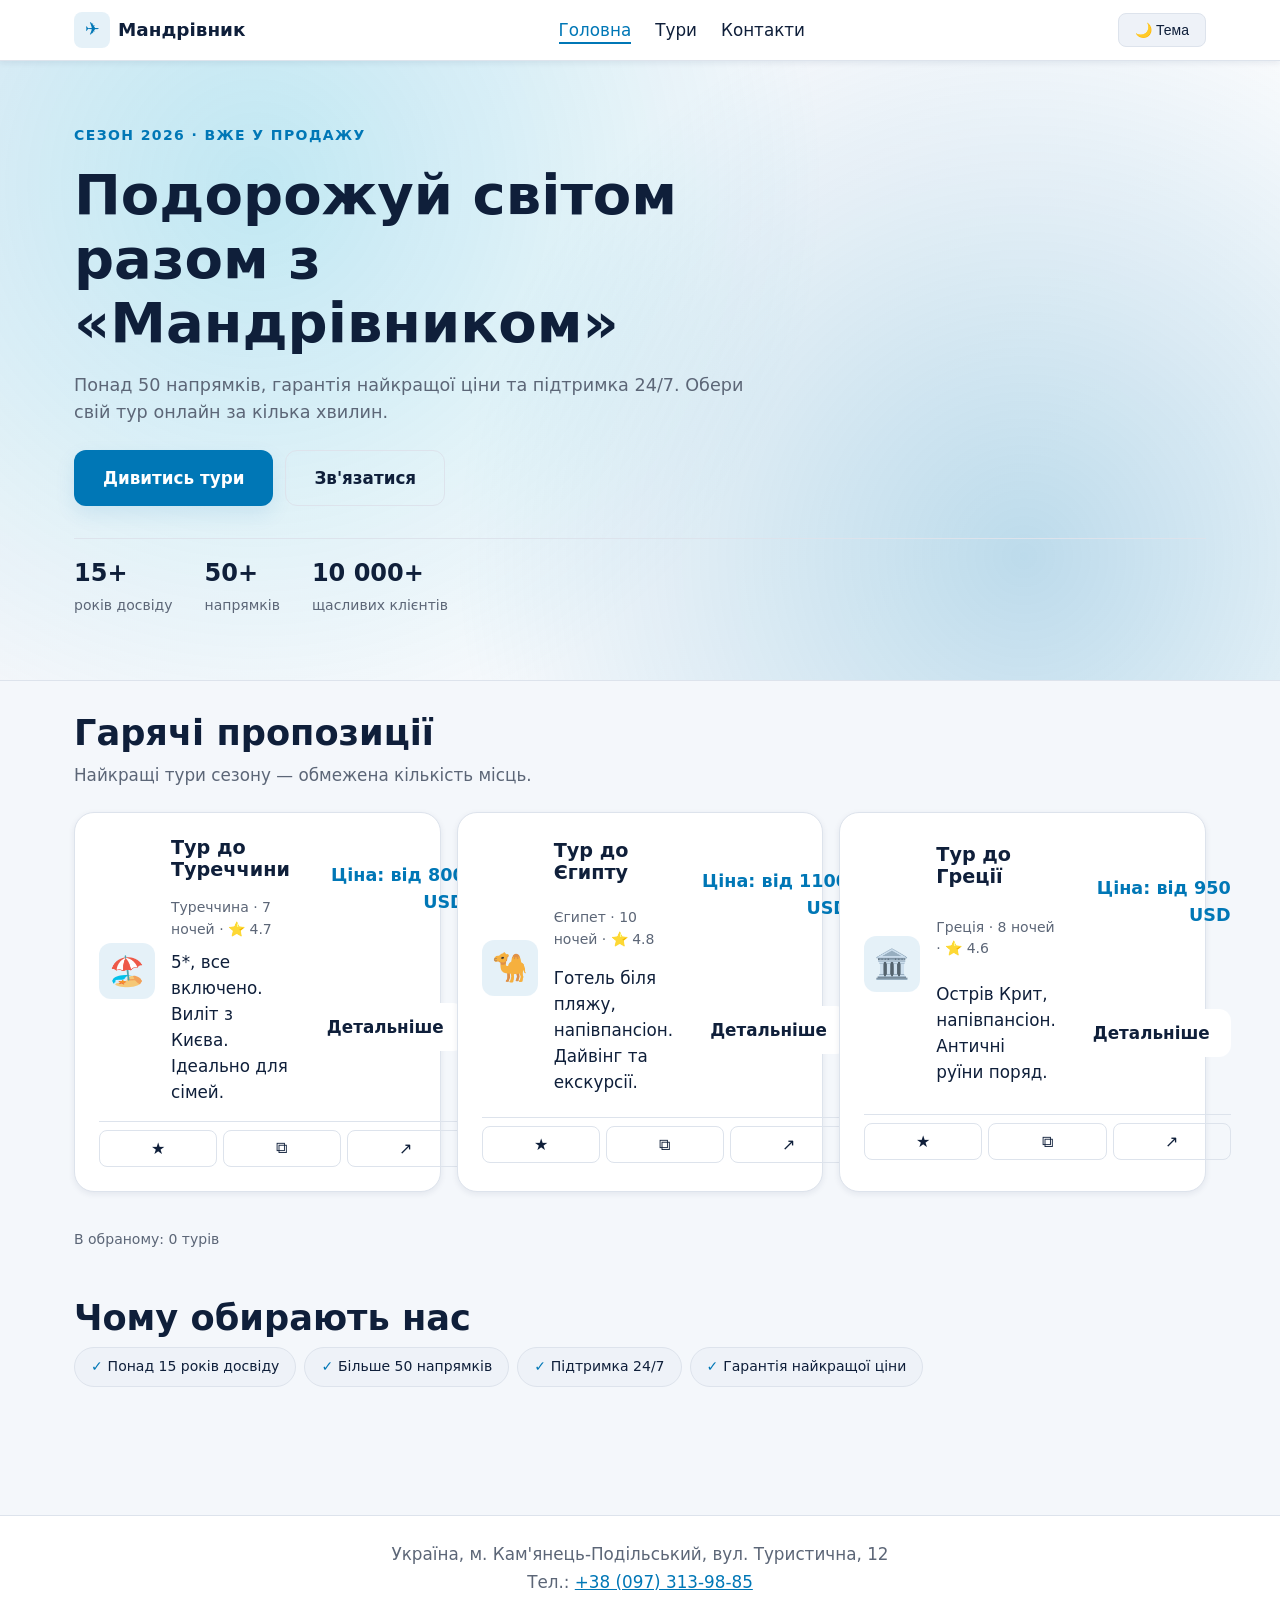
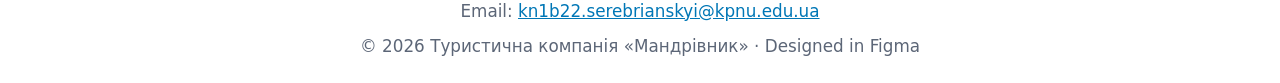
==== index.html @ a383a63b "Initial commit: Travel site with CI/CD workflow" ====
<!DOCTYPE html>
<html lang="uk" data-theme="light">
<head>
  <meta charset="UTF-8">
  <meta name="viewport" content="width=device-width, initial-scale=1.0">

  <!-- SEO -->
  <title>Туристична компанія «Мандрівник» — Гарячі тури 2026</title>
  <meta name="description" content="Туристична компанія «Мандрівник»: понад 50 напрямків, гарантія найкращої ціни, підтримка 24/7. Бронюй тур онлайн.">
  <meta name="keywords" content="тури, подорожі, відпочинок, Туреччина, Єгипет, Греція, Італія">
  <meta name="author" content="Серебрянський Артем">
  <meta name="robots" content="index, follow">
  <link rel="canonical" href="https://serebrianskyi.github.io/travel-site/">

  <!-- Open Graph -->
  <meta property="og:title" content="Туристична компанія «Мандрівник» — Гарячі пропозиції">
  <meta property="og:description" content="Знайди свій ідеальний тур! Понад 50 напрямків, підтримка 24/7.">
  <meta property="og:type" content="website">
  <meta property="og:url" content="https://serebrianskyi.github.io/travel-site/">
  <meta property="og:image" content="https://serebrianskyi.github.io/travel-site/og-cover.png">
  <meta property="og:locale" content="uk_UA">

  <!-- Twitter Card -->
  <meta name="twitter:card" content="summary_large_image">
  <meta name="twitter:title" content="Мандрівник — Гарячі тури 2026">
  <meta name="twitter:description" content="Понад 50 напрямків, підтримка 24/7.">

  <!-- Web Vitals: preload critical CSS -->
  <link rel="preload" href="styles.css" as="style">
  <link rel="stylesheet" href="styles.css">

  <!-- Schema.org JSON-LD -->
  <script type="application/ld+json">
  {
    "@context": "https://schema.org",
    "@type": "TravelAgency",
    "name": "Мандрівник",
    "url": "https://serebrianskyi.github.io/travel-site/",
    "telephone": "+380973139885",
    "email": "kn1b22.serebrianskyi@kpnu.edu.ua",
    "address": {
      "@type": "PostalAddress",
      "streetAddress": "вул. Туристична, 12",
      "addressLocality": "Кам'янець-Подільський",
      "addressCountry": "UA"
    },
    "areaServed": "UA"
  }
  </script>
</head>
<body>
  <a class="skip-link" href="#main">Перейти до контенту</a>

  <header class="site-header">
    <div class="header-inner">
      <a class="site-logo" href="index.html">
        <span class="site-logo__icon" aria-hidden="true">✈️</span>
        <span class="site-logo__text">Мандрівник</span>
      </a>
      <nav class="site-nav" aria-label="Головна навігація">
        <ul class="nav-list">
          <li><a href="index.html" aria-current="page">Головна</a></li>
          <li><a href="tours.html">Тури</a></li>
          <li><a href="contacts.html">Контакти</a></li>
        </ul>
      </nav>
      <button id="theme-toggle" class="theme-toggle" type="button" aria-label="Перемкнути тему">
        🌙 Тема
      </button>
    </div>
  </header>

  <main id="main">
    <!-- HERO (новий блок Лаб 7) -->
    <section class="hero">
      <div class="hero__inner">
        <p class="hero__eyebrow">Сезон 2026 · вже у продажу</p>
        <h1 class="hero__title">Подорожуй світом разом з «Мандрівником»</h1>
        <p class="hero__subtitle">
          Понад 50 напрямків, гарантія найкращої ціни та підтримка 24/7.
          Обери свій тур онлайн за кілька хвилин.
        </p>
        <div class="hero__actions">
          <a class="btn btn--primary btn--lg" href="tours.html">Дивитись тури</a>
          <a class="btn btn--ghost btn--lg" href="contacts.html">Зв'язатися</a>
        </div>
        <ul class="hero__stats">
          <li><strong>15+</strong> років досвіду</li>
          <li><strong>50+</strong> напрямків</li>
          <li><strong>10 000+</strong> щасливих клієнтів</li>
        </ul>
      </div>
    </section>

    <div class="container">
      <section class="section" aria-labelledby="hot-tours-heading">
        <h2 id="hot-tours-heading" class="section__title">Гарячі пропозиції</h2>
        <p class="section__lead">Найкращі тури сезону — обмежена кількість місць.</p>

        <div class="tours-grid" id="hot-tours">
          <article class="tour-card" data-tour="turkey">
            <div class="tour-emoji" aria-hidden="true">🏖️</div>
            <h3 class="card-title">Тур до Туреччини</h3>
            <p class="muted">Туреччина · 7 ночей · ⭐ 4.7</p>
            <p>5*, все включено. Виліт з Києва. Ідеально для сімей.</p>
            <p class="price"><strong>Ціна:</strong> від 800 USD</p>
            <a class="btn" href="tours.html">Детальніше</a>
            <div class="card-actions">
              <button data-action="favorite" aria-label="Додати в обране">★</button>
              <button data-action="copy" aria-label="Копіювати назву">⧉</button>
              <button data-action="share" aria-label="Поділитися">↗</button>
            </div>
          </article>

          <article class="tour-card" data-tour="egypt">
            <div class="tour-emoji" aria-hidden="true">🐪</div>
            <h3 class="card-title">Тур до Єгипту</h3>
            <p class="muted">Єгипет · 10 ночей · ⭐ 4.8</p>
            <p>Готель біля пляжу, напівпансіон. Дайвінг та екскурсії.</p>
            <p class="price"><strong>Ціна:</strong> від 1100 USD</p>
            <a class="btn" href="tours.html">Детальніше</a>
            <div class="card-actions">
              <button data-action="favorite" aria-label="Додати в обране">★</button>
              <button data-action="copy" aria-label="Копіювати назву">⧉</button>
              <button data-action="share" aria-label="Поділитися">↗</button>
            </div>
          </article>

          <article class="tour-card" data-tour="greece">
            <div class="tour-emoji" aria-hidden="true">🏛️</div>
            <h3 class="card-title">Тур до Греції</h3>
            <p class="muted">Греція · 8 ночей · ⭐ 4.6</p>
            <p>Острів Крит, напівпансіон. Античні руїни поряд.</p>
            <p class="price"><strong>Ціна:</strong> від 950 USD</p>
            <a class="btn" href="tours.html">Детальніше</a>
            <div class="card-actions">
              <button data-action="favorite" aria-label="Додати в обране">★</button>
              <button data-action="copy" aria-label="Копіювати назву">⧉</button>
              <button data-action="share" aria-label="Поділитися">↗</button>
            </div>
          </article>
        </div>

        <p id="status-msg" class="status-msg" role="status" aria-live="polite"></p>
        <p class="muted">В обраному: <span id="fav-count">0</span> турів</p>
      </section>

      <section class="section" aria-labelledby="why-us-heading">
        <h2 id="why-us-heading" class="section__title">Чому обирають нас</h2>
        <ul class="features">
          <li>Понад 15 років досвіду</li>
          <li>Більше 50 напрямків</li>
          <li>Підтримка 24/7</li>
          <li>Гарантія найкращої ціни</li>
        </ul>
      </section>
    </div>
  </main>

  <footer class="site-footer">
    <div class="footer-inner">
      <address>
        Україна, м. Кам'янець-Подільський, вул. Туристична, 12<br>
        Тел.: <a href="tel:+380973139885">+38 (097) 313-98-85</a><br>
        Email: <a href="mailto:kn1b22.serebrianskyi@kpnu.edu.ua">kn1b22.serebrianskyi@kpnu.edu.ua</a>
      </address>
      <p>&copy; 2026 Туристична компанія «Мандрівник» · Designed in Figma</p>
    </div>
  </footer>

  <script src="app.js"></script>
</body>
</html>
---- styles.css ----
/* ============================================================
   Лаб 7. Тема: «Туристична компанія "Мандрівник"»
   Дизайн-токени з Figma (Dev Mode → Inspect → CSS).
   Палітра і типографіка згенеровані під сучасний travel-сайт.
   ============================================================ */

:root {
  /* Color tokens (Figma → Inspect) */
  --color-bg:           #f4f7fb;
  --color-surface:      #ffffff;
  --color-surface-alt:  #eef2f8;
  --color-text:         #0f1f3a;
  --color-text-muted:   #5c6677;
  --color-accent:       #0077b6;
  --color-accent-hover: #005f92;
  --color-accent-soft:  rgba(0, 119, 182, 0.10);
  --color-secondary:    #00b4d8;
  --color-border:       #dde3ec;
  --color-shadow:       rgba(20, 40, 80, 0.08);
  --color-error:        #e74c3c;
  --color-success:      #27ae60;

  /* Typography scale (Figma Text Styles) */
  --font-family:        'Inter', 'Segoe UI', system-ui, sans-serif;
  --fs-display:         clamp(2rem, 4vw + 1rem, 3.5rem);
  --fs-h1:              clamp(1.6rem, 3vw, 2.2rem);
  --fs-h2:              clamp(1.3rem, 2.5vw, 1.75rem);
  --fs-h3:              1.2rem;
  --fs-body:            clamp(0.95rem, 1vw + 0.5rem, 1.05rem);
  --fs-small:           0.875rem;
  --lh-tight:           1.15;
  --lh-normal:          1.55;

  /* Spacing (Figma Auto Layout gap) */
  --s-1: 4px;  --s-2: 8px;  --s-3: 12px;
  --s-4: 16px; --s-5: 24px; --s-6: 32px;
  --s-7: 48px; --s-8: 64px;

  /* Radius */
  --r-sm: 8px;  --r-md: 12px;  --r-lg: 20px;  --r-full: 999px;

  /* Elevation */
  --elev-1: 0 2px 6px var(--color-shadow);
  --elev-2: 0 4px 18px var(--color-shadow);
  --elev-3: 0 12px 32px rgba(15, 31, 58, 0.15);

  font-family: var(--font-family);
}

[data-theme="dark"] {
  --color-bg:           #0f1117;
  --color-surface:      #1a1d27;
  --color-surface-alt:  #20232f;
  --color-text:         #e8eaf2;
  --color-text-muted:   #a0a3b1;
  --color-accent:       #4ea8de;
  --color-accent-hover: #80c0ec;
  --color-accent-soft:  rgba(78, 168, 222, 0.18);
  --color-secondary:    #48cae4;
  --color-border:       #2a2e3e;
  --color-shadow:       rgba(0, 0, 0, 0.35);
}

* { box-sizing: border-box; margin: 0; padding: 0; }

body {
  background: var(--color-bg);
  color: var(--color-text);
  font-size: var(--fs-body);
  line-height: var(--lh-normal);
  transition: background 0.3s ease, color 0.3s ease;
}

a { color: var(--color-accent); }
ul { list-style: none; }

/* ============================================================
   Accessibility — skip-link
   ============================================================ */
.skip-link {
  position: absolute;
  left: -9999px;
  top: 8px;
  background: var(--color-accent);
  color: #fff;
  padding: 8px 16px;
  border-radius: var(--r-sm);
  text-decoration: none;
  z-index: 100;
}
.skip-link:focus {
  left: 8px;
}

:focus-visible {
  outline: 3px solid var(--color-accent);
  outline-offset: 2px;
  border-radius: var(--r-sm);
}

/* ============================================================
   Шапка сайту
   ============================================================ */
.site-header {
  background: var(--color-surface);
  border-bottom: 1px solid var(--color-border);
  box-shadow: var(--elev-1);
  position: sticky;
  top: 0;
  z-index: 50;
  backdrop-filter: blur(12px);
}

.header-inner {
  max-width: 1180px;
  margin: 0 auto;
  padding: var(--s-3) var(--s-5);
  display: flex;
  justify-content: space-between;
  align-items: center;
  gap: var(--s-3);
  flex-wrap: wrap;
}

.site-logo {
  display: inline-flex;
  align-items: center;
  gap: var(--s-2);
  text-decoration: none;
  color: var(--color-text);
  font-weight: 700;
  font-size: 1.15rem;
}
.site-logo__icon {
  display: inline-flex;
  width: 36px; height: 36px;
  background: var(--color-accent-soft);
  color: var(--color-accent);
  border-radius: var(--r-sm);
  align-items: center;
  justify-content: center;
  font-size: 1.1rem;
}

.site-nav .nav-list {
  display: flex;
  gap: var(--s-5);
  flex-wrap: wrap;
}
.site-nav a {
  color: var(--color-text);
  text-decoration: none;
  font-weight: 500;
  transition: color 0.2s ease;
}
.site-nav a:hover { color: var(--color-accent); }
.site-nav a[aria-current="page"] {
  color: var(--color-accent);
  border-bottom: 2px solid var(--color-accent);
  padding-bottom: 2px;
}

.theme-toggle {
  background: var(--color-surface-alt);
  color: var(--color-text);
  border: 1px solid var(--color-border);
  padding: 8px 16px;
  border-radius: var(--r-sm);
  cursor: pointer;
  font-size: var(--fs-small);
  font-weight: 500;
  transition: all 0.2s ease;
}
.theme-toggle:hover {
  border-color: var(--color-accent);
  color: var(--color-accent);
}

/* ============================================================
   HERO (новий блок Лаб 7)
   ============================================================ */
.hero {
  background:
    radial-gradient(circle at 20% 20%, rgba(0, 180, 216, 0.20), transparent 50%),
    radial-gradient(circle at 80% 80%, rgba(0, 119, 182, 0.25), transparent 50%),
    linear-gradient(135deg, var(--color-surface-alt), var(--color-surface));
  border-bottom: 1px solid var(--color-border);
}

.hero__inner {
  max-width: 1180px;
  margin: 0 auto;
  padding: var(--s-8) var(--s-5);
  display: flex;
  flex-direction: column;
  gap: var(--s-4);
  align-items: flex-start;
}

.hero__eyebrow {
  color: var(--color-accent);
  font-weight: 600;
  letter-spacing: 0.1em;
  text-transform: uppercase;
  font-size: var(--fs-small);
}

.hero__title {
  font-size: var(--fs-display);
  line-height: var(--lh-tight);
  font-weight: 800;
  max-width: 18ch;
}

.hero__subtitle {
  color: var(--color-text-muted);
  font-size: 1.1rem;
  max-width: 60ch;
}

.hero__actions {
  display: flex;
  gap: var(--s-3);
  flex-wrap: wrap;
  margin-top: var(--s-2);
}

.hero__stats {
  display: flex;
  gap: var(--s-6);
  flex-wrap: wrap;
  margin-top: var(--s-4);
  padding-top: var(--s-4);
  border-top: 1px solid var(--color-border);
  width: 100%;
}
.hero__stats li { color: var(--color-text-muted); font-size: var(--fs-small); }
.hero__stats strong {
  display: block;
  color: var(--color-text);
  font-size: 1.5rem;
  font-weight: 800;
  margin-bottom: 2px;
}

/* ============================================================
   Загальний контейнер і секції
   ============================================================ */
.container {
  max-width: 1180px;
  margin: 0 auto;
  padding: var(--s-6) var(--s-5);
}

.section { margin-bottom: var(--s-7); }

.section__title {
  font-size: var(--fs-h1);
  font-weight: 800;
  margin-bottom: var(--s-2);
  color: var(--color-text);
}

.section__lead {
  color: var(--color-text-muted);
  margin-bottom: var(--s-5);
  max-width: 60ch;
}

.page-head {
  padding: var(--s-5) 0 var(--s-6) 0;
}
.page-head h2 { font-size: var(--fs-h1); font-weight: 800; }

h2, h3, h4 { line-height: var(--lh-tight); margin-bottom: var(--s-2); }

/* ============================================================
   Кнопки (Figma component variants)
   ============================================================ */
.btn {
  display: inline-flex;
  align-items: center;
  justify-content: center;
  gap: var(--s-2);
  padding: 10px 20px;
  border-radius: var(--r-md);
  border: 1px solid transparent;
  background: var(--color-surface);
  color: var(--color-text);
  font-weight: 600;
  font-size: var(--fs-body);
  font-family: inherit;
  text-decoration: none;
  cursor: pointer;
  transition: transform 0.15s ease, background 0.2s ease, border-color 0.2s ease;
}

.btn--primary {
  background: var(--color-accent);
  color: #fff;
  box-shadow: 0 8px 20px var(--color-accent-soft);
}
.btn--primary:hover {
  background: var(--color-accent-hover);
  transform: translateY(-2px);
}

.btn--ghost {
  background: transparent;
  color: var(--color-text);
  border-color: var(--color-border);
}
.btn--ghost:hover { border-color: var(--color-accent); color: var(--color-accent); }

.btn--lg { padding: 14px 28px; font-size: 1.05rem; }

/* ============================================================
   Картки турів (Figma card component)
   ============================================================ */
.tours-grid {
  display: grid;
  grid-template-columns: repeat(auto-fit, minmax(min(100%, 280px), 1fr));
  gap: var(--s-4);
  container-type: inline-size;
  container-name: tours;
}

.tour-card {
  background: var(--color-surface);
  border: 1px solid var(--color-border);
  border-radius: var(--r-lg);
  padding: var(--s-5);
  display: flex;
  flex-direction: column;
  gap: var(--s-2);
  box-shadow: var(--elev-1);
  transition: transform 0.2s ease, box-shadow 0.2s ease, border-color 0.2s ease;
}

.tour-card:hover {
  transform: translateY(-4px);
  box-shadow: var(--elev-3);
  border-color: var(--color-accent-soft);
}

.tour-emoji {
  width: 56px; height: 56px;
  display: inline-flex;
  align-items: center;
  justify-content: center;
  background: var(--color-accent-soft);
  border-radius: var(--r-md);
  font-size: 1.8rem;
  margin-bottom: var(--s-2);
}

.card-title {
  font-size: var(--fs-h3);
  font-weight: 700;
}

.muted { color: var(--color-text-muted); font-size: var(--fs-small); }

.price {
  color: var(--color-accent);
  font-weight: 700;
  font-size: 1.1rem;
  margin-top: auto !important;
}

.card-actions {
  display: flex;
  gap: 6px;
  margin-top: var(--s-2);
  padding-top: var(--s-2);
  border-top: 1px solid var(--color-border);
}

.card-actions button {
  flex: 1;
  background: transparent;
  border: 1px solid var(--color-border);
  border-radius: var(--r-sm);
  padding: 8px 0;
  cursor: pointer;
  color: var(--color-text);
  font-size: 1rem;
  transition: all 0.15s ease;
}
.card-actions button:hover {
  background: var(--color-accent-soft);
  border-color: var(--color-accent);
  color: var(--color-accent);
}
.card-actions button.flash {
  background: var(--color-accent);
  color: #fff;
  transform: scale(1.08);
}

.tour-card.is-fav {
  border-color: var(--color-accent);
  box-shadow: 0 12px 30px var(--color-accent-soft);
}
.tour-card.is-fav .card-actions button[data-action="favorite"] {
  background: var(--color-accent);
  color: #fff;
}

/* Container Queries — горизонтальна картка на широких контейнерах */
@container tours (min-width: 700px) {
  .tour-card {
    display: grid;
    grid-template-columns: auto 1fr auto;
    grid-template-areas:
      "emoji  title  price"
      "emoji  meta   price"
      "emoji  desc   btn"
      "actions actions actions";
    align-items: center;
    column-gap: var(--s-4);
  }
  .tour-emoji  { grid-area: emoji; margin: 0; }
  .card-title  { grid-area: title; }
  .muted       { grid-area: meta; }
  .tour-card > p:not(.muted):not(.price) { grid-area: desc; }
  .price       { grid-area: price; text-align: right; margin: 0 !important; }
  .btn         { grid-area: btn; justify-self: end; }
  .card-actions { grid-area: actions; }
}

/* ============================================================
   Список переваг
   ============================================================ */
.features {
  display: flex;
  flex-wrap: wrap;
  gap: var(--s-2);
}
.features li {
  background: var(--color-surface-alt);
  border: 1px solid var(--color-border);
  border-radius: var(--r-full);
  padding: 8px 16px;
  font-weight: 500;
  font-size: var(--fs-small);
}
.features li::before { content: "✓ "; color: var(--color-accent); font-weight: 700; }

/* ============================================================
   Сторінка контактів
   ============================================================ */
.contacts-grid {
  display: grid;
  gap: var(--s-5);
  grid-template-columns: repeat(auto-fit, minmax(min(100%, 320px), 1fr));
  align-items: start;
}

.card {
  background: var(--color-surface);
  border: 1px solid var(--color-border);
  border-radius: var(--r-lg);
  padding: var(--s-5);
  box-shadow: var(--elev-1);
}

.card h3 { margin-bottom: var(--s-3); }
.card address { font-style: normal; margin-bottom: var(--s-3); line-height: 1.7; }

.booking-form {
  display: flex;
  flex-direction: column;
  gap: var(--s-3);
}

.form-row { display: flex; flex-direction: column; }
.form-row label {
  margin-bottom: 4px;
  font-weight: 600;
  font-size: var(--fs-small);
}
.form-row input,
.form-row select,
.form-row textarea {
  width: 100%;
  padding: 10px 14px;
  border: 1px solid var(--color-border);
  border-radius: var(--r-sm);
  background: var(--color-surface-alt);
  color: var(--color-text);
  font-size: 1rem;
  font-family: inherit;
  transition: border-color 0.2s ease;
}
.form-row input:focus,
.form-row select:focus,
.form-row textarea:focus {
  outline: none;
  border-color: var(--color-accent);
  box-shadow: 0 0 0 3px var(--color-accent-soft);
}
.hint {
  font-size: var(--fs-small);
  color: var(--color-text-muted);
  margin-top: 4px;
}

/* ============================================================
   Калькулятор + результат (Лаб 4)
   ============================================================ */
.calc { margin-top: var(--s-5); }

.calc-result {
  margin-top: var(--s-3);
  padding: var(--s-3) var(--s-4);
  border-radius: var(--r-sm);
  white-space: pre-line;
  font-weight: 500;
  min-height: 1.5em;
}
.calc-result.success {
  background: var(--color-accent-soft);
  border-left: 4px solid var(--color-accent);
}
.calc-result.error {
  background: rgba(231, 76, 60, 0.10);
  border-left: 4px solid var(--color-error);
  color: var(--color-error);
}

/* ============================================================
   Каталог через fetch (Лаб 6)
   ============================================================ */
.catalog-toolbar {
  display: flex;
  align-items: center;
  flex-wrap: wrap;
  gap: var(--s-3);
  margin-bottom: var(--s-4);
}
.catalog-toolbar h3 { margin: 0; flex: 1 1 auto; }
.catalog-toolbar #catalog-meta { margin: 0; }

.loader {
  padding: var(--s-4);
  text-align: center;
  background: var(--color-surface);
  border: 1px dashed var(--color-border);
  border-radius: var(--r-sm);
  color: var(--color-text-muted);
}

.error-msg {
  background: rgba(231, 76, 60, 0.10);
  border-left: 4px solid var(--color-error);
  color: var(--color-error);
  padding: 12px 16px;
  border-radius: var(--r-sm);
}

.status-msg {
  min-height: 1.5em;
  font-weight: 500;
  color: var(--color-accent);
  margin-top: var(--s-3);
}

/* ============================================================
   Підвал
   ============================================================ */
.site-footer {
  background: var(--color-surface);
  border-top: 1px solid var(--color-border);
  color: var(--color-text-muted);
  margin-top: var(--s-7);
}

.footer-inner {
  max-width: 1180px;
  margin: 0 auto;
  padding: var(--s-5);
  text-align: center;
}

.site-footer address {
  font-style: normal;
  margin-bottom: var(--s-2);
  line-height: 1.7;
}

.site-footer a { color: var(--color-accent); }

/* ============================================================
   Mobile
   ============================================================ */
@media (max-width: 640px) {
  .nav-list { gap: var(--s-3); font-size: var(--fs-small); }
  .hero__title { font-size: 2rem; }
  .hero__stats { gap: var(--s-4); }
}
---- styles.css ----
/* ============================================================
   Лаб 7. Тема: «Туристична компанія "Мандрівник"»
   Дизайн-токени з Figma (Dev Mode → Inspect → CSS).
   Палітра і типографіка згенеровані під сучасний travel-сайт.
   ============================================================ */

:root {
  /* Color tokens (Figma → Inspect) */
  --color-bg:           #f4f7fb;
  --color-surface:      #ffffff;
  --color-surface-alt:  #eef2f8;
  --color-text:         #0f1f3a;
  --color-text-muted:   #5c6677;
  --color-accent:       #0077b6;
  --color-accent-hover: #005f92;
  --color-accent-soft:  rgba(0, 119, 182, 0.10);
  --color-secondary:    #00b4d8;
  --color-border:       #dde3ec;
  --color-shadow:       rgba(20, 40, 80, 0.08);
  --color-error:        #e74c3c;
  --color-success:      #27ae60;

  /* Typography scale (Figma Text Styles) */
  --font-family:        'Inter', 'Segoe UI', system-ui, sans-serif;
  --fs-display:         clamp(2rem, 4vw + 1rem, 3.5rem);
  --fs-h1:              clamp(1.6rem, 3vw, 2.2rem);
  --fs-h2:              clamp(1.3rem, 2.5vw, 1.75rem);
  --fs-h3:              1.2rem;
  --fs-body:            clamp(0.95rem, 1vw + 0.5rem, 1.05rem);
  --fs-small:           0.875rem;
  --lh-tight:           1.15;
  --lh-normal:          1.55;

  /* Spacing (Figma Auto Layout gap) */
  --s-1: 4px;  --s-2: 8px;  --s-3: 12px;
  --s-4: 16px; --s-5: 24px; --s-6: 32px;
  --s-7: 48px; --s-8: 64px;

  /* Radius */
  --r-sm: 8px;  --r-md: 12px;  --r-lg: 20px;  --r-full: 999px;

  /* Elevation */
  --elev-1: 0 2px 6px var(--color-shadow);
  --elev-2: 0 4px 18px var(--color-shadow);
  --elev-3: 0 12px 32px rgba(15, 31, 58, 0.15);

  font-family: var(--font-family);
}

[data-theme="dark"] {
  --color-bg:           #0f1117;
  --color-surface:      #1a1d27;
  --color-surface-alt:  #20232f;
  --color-text:         #e8eaf2;
  --color-text-muted:   #a0a3b1;
  --color-accent:       #4ea8de;
  --color-accent-hover: #80c0ec;
  --color-accent-soft:  rgba(78, 168, 222, 0.18);
  --color-secondary:    #48cae4;
  --color-border:       #2a2e3e;
  --color-shadow:       rgba(0, 0, 0, 0.35);
}

* { box-sizing: border-box; margin: 0; padding: 0; }

body {
  background: var(--color-bg);
  color: var(--color-text);
  font-size: var(--fs-body);
  line-height: var(--lh-normal);
  transition: background 0.3s ease, color 0.3s ease;
}

a { color: var(--color-accent); }
ul { list-style: none; }

/* ============================================================
   Accessibility — skip-link
   ============================================================ */
.skip-link {
  position: absolute;
  left: -9999px;
  top: 8px;
  background: var(--color-accent);
  color: #fff;
  padding: 8px 16px;
  border-radius: var(--r-sm);
  text-decoration: none;
  z-index: 100;
}
.skip-link:focus {
  left: 8px;
}

:focus-visible {
  outline: 3px solid var(--color-accent);
  outline-offset: 2px;
  border-radius: var(--r-sm);
}

/* ============================================================
   Шапка сайту
   ============================================================ */
.site-header {
  background: var(--color-surface);
  border-bottom: 1px solid var(--color-border);
  box-shadow: var(--elev-1);
  position: sticky;
  top: 0;
  z-index: 50;
  backdrop-filter: blur(12px);
}

.header-inner {
  max-width: 1180px;
  margin: 0 auto;
  padding: var(--s-3) var(--s-5);
  display: flex;
  justify-content: space-between;
  align-items: center;
  gap: var(--s-3);
  flex-wrap: wrap;
}

.site-logo {
  display: inline-flex;
  align-items: center;
  gap: var(--s-2);
  text-decoration: none;
  color: var(--color-text);
  font-weight: 700;
  font-size: 1.15rem;
}
.site-logo__icon {
  display: inline-flex;
  width: 36px; height: 36px;
  background: var(--color-accent-soft);
  color: var(--color-accent);
  border-radius: var(--r-sm);
  align-items: center;
  justify-content: center;
  font-size: 1.1rem;
}

.site-nav .nav-list {
  display: flex;
  gap: var(--s-5);
  flex-wrap: wrap;
}
.site-nav a {
  color: var(--color-text);
  text-decoration: none;
  font-weight: 500;
  transition: color 0.2s ease;
}
.site-nav a:hover { color: var(--color-accent); }
.site-nav a[aria-current="page"] {
  color: var(--color-accent);
  border-bottom: 2px solid var(--color-accent);
  padding-bottom: 2px;
}

.theme-toggle {
  background: var(--color-surface-alt);
  color: var(--color-text);
  border: 1px solid var(--color-border);
  padding: 8px 16px;
  border-radius: var(--r-sm);
  cursor: pointer;
  font-size: var(--fs-small);
  font-weight: 500;
  transition: all 0.2s ease;
}
.theme-toggle:hover {
  border-color: var(--color-accent);
  color: var(--color-accent);
}

/* ============================================================
   HERO (новий блок Лаб 7)
   ============================================================ */
.hero {
  background:
    radial-gradient(circle at 20% 20%, rgba(0, 180, 216, 0.20), transparent 50%),
    radial-gradient(circle at 80% 80%, rgba(0, 119, 182, 0.25), transparent 50%),
    linear-gradient(135deg, var(--color-surface-alt), var(--color-surface));
  border-bottom: 1px solid var(--color-border);
}

.hero__inner {
  max-width: 1180px;
  margin: 0 auto;
  padding: var(--s-8) var(--s-5);
  display: flex;
  flex-direction: column;
  gap: var(--s-4);
  align-items: flex-start;
}

.hero__eyebrow {
  color: var(--color-accent);
  font-weight: 600;
  letter-spacing: 0.1em;
  text-transform: uppercase;
  font-size: var(--fs-small);
}

.hero__title {
  font-size: var(--fs-display);
  line-height: var(--lh-tight);
  font-weight: 800;
  max-width: 18ch;
}

.hero__subtitle {
  color: var(--color-text-muted);
  font-size: 1.1rem;
  max-width: 60ch;
}

.hero__actions {
  display: flex;
  gap: var(--s-3);
  flex-wrap: wrap;
  margin-top: var(--s-2);
}

.hero__stats {
  display: flex;
  gap: var(--s-6);
  flex-wrap: wrap;
  margin-top: var(--s-4);
  padding-top: var(--s-4);
  border-top: 1px solid var(--color-border);
  width: 100%;
}
.hero__stats li { color: var(--color-text-muted); font-size: var(--fs-small); }
.hero__stats strong {
  display: block;
  color: var(--color-text);
  font-size: 1.5rem;
  font-weight: 800;
  margin-bottom: 2px;
}

/* ============================================================
   Загальний контейнер і секції
   ============================================================ */
.container {
  max-width: 1180px;
  margin: 0 auto;
  padding: var(--s-6) var(--s-5);
}

.section { margin-bottom: var(--s-7); }

.section__title {
  font-size: var(--fs-h1);
  font-weight: 800;
  margin-bottom: var(--s-2);
  color: var(--color-text);
}

.section__lead {
  color: var(--color-text-muted);
  margin-bottom: var(--s-5);
  max-width: 60ch;
}

.page-head {
  padding: var(--s-5) 0 var(--s-6) 0;
}
.page-head h2 { font-size: var(--fs-h1); font-weight: 800; }

h2, h3, h4 { line-height: var(--lh-tight); margin-bottom: var(--s-2); }

/* ============================================================
   Кнопки (Figma component variants)
   ============================================================ */
.btn {
  display: inline-flex;
  align-items: center;
  justify-content: center;
  gap: var(--s-2);
  padding: 10px 20px;
  border-radius: var(--r-md);
  border: 1px solid transparent;
  background: var(--color-surface);
  color: var(--color-text);
  font-weight: 600;
  font-size: var(--fs-body);
  font-family: inherit;
  text-decoration: none;
  cursor: pointer;
  transition: transform 0.15s ease, background 0.2s ease, border-color 0.2s ease;
}

.btn--primary {
  background: var(--color-accent);
  color: #fff;
  box-shadow: 0 8px 20px var(--color-accent-soft);
}
.btn--primary:hover {
  background: var(--color-accent-hover);
  transform: translateY(-2px);
}

.btn--ghost {
  background: transparent;
  color: var(--color-text);
  border-color: var(--color-border);
}
.btn--ghost:hover { border-color: var(--color-accent); color: var(--color-accent); }

.btn--lg { padding: 14px 28px; font-size: 1.05rem; }

/* ============================================================
   Картки турів (Figma card component)
   ============================================================ */
.tours-grid {
  display: grid;
  grid-template-columns: repeat(auto-fit, minmax(min(100%, 280px), 1fr));
  gap: var(--s-4);
  container-type: inline-size;
  container-name: tours;
}

.tour-card {
  background: var(--color-surface);
  border: 1px solid var(--color-border);
  border-radius: var(--r-lg);
  padding: var(--s-5);
  display: flex;
  flex-direction: column;
  gap: var(--s-2);
  box-shadow: var(--elev-1);
  transition: transform 0.2s ease, box-shadow 0.2s ease, border-color 0.2s ease;
}

.tour-card:hover {
  transform: translateY(-4px);
  box-shadow: var(--elev-3);
  border-color: var(--color-accent-soft);
}

.tour-emoji {
  width: 56px; height: 56px;
  display: inline-flex;
  align-items: center;
  justify-content: center;
  background: var(--color-accent-soft);
  border-radius: var(--r-md);
  font-size: 1.8rem;
  margin-bottom: var(--s-2);
}

.card-title {
  font-size: var(--fs-h3);
  font-weight: 700;
}

.muted { color: var(--color-text-muted); font-size: var(--fs-small); }

.price {
  color: var(--color-accent);
  font-weight: 700;
  font-size: 1.1rem;
  margin-top: auto !important;
}

.card-actions {
  display: flex;
  gap: 6px;
  margin-top: var(--s-2);
  padding-top: var(--s-2);
  border-top: 1px solid var(--color-border);
}

.card-actions button {
  flex: 1;
  background: transparent;
  border: 1px solid var(--color-border);
  border-radius: var(--r-sm);
  padding: 8px 0;
  cursor: pointer;
  color: var(--color-text);
  font-size: 1rem;
  transition: all 0.15s ease;
}
.card-actions button:hover {
  background: var(--color-accent-soft);
  border-color: var(--color-accent);
  color: var(--color-accent);
}
.card-actions button.flash {
  background: var(--color-accent);
  color: #fff;
  transform: scale(1.08);
}

.tour-card.is-fav {
  border-color: var(--color-accent);
  box-shadow: 0 12px 30px var(--color-accent-soft);
}
.tour-card.is-fav .card-actions button[data-action="favorite"] {
  background: var(--color-accent);
  color: #fff;
}

/* Container Queries — горизонтальна картка на широких контейнерах */
@container tours (min-width: 700px) {
  .tour-card {
    display: grid;
    grid-template-columns: auto 1fr auto;
    grid-template-areas:
      "emoji  title  price"
      "emoji  meta   price"
      "emoji  desc   btn"
      "actions actions actions";
    align-items: center;
    column-gap: var(--s-4);
  }
  .tour-emoji  { grid-area: emoji; margin: 0; }
  .card-title  { grid-area: title; }
  .muted       { grid-area: meta; }
  .tour-card > p:not(.muted):not(.price) { grid-area: desc; }
  .price       { grid-area: price; text-align: right; margin: 0 !important; }
  .btn         { grid-area: btn; justify-self: end; }
  .card-actions { grid-area: actions; }
}

/* ============================================================
   Список переваг
   ============================================================ */
.features {
  display: flex;
  flex-wrap: wrap;
  gap: var(--s-2);
}
.features li {
  background: var(--color-surface-alt);
  border: 1px solid var(--color-border);
  border-radius: var(--r-full);
  padding: 8px 16px;
  font-weight: 500;
  font-size: var(--fs-small);
}
.features li::before { content: "✓ "; color: var(--color-accent); font-weight: 700; }

/* ============================================================
   Сторінка контактів
   ============================================================ */
.contacts-grid {
  display: grid;
  gap: var(--s-5);
  grid-template-columns: repeat(auto-fit, minmax(min(100%, 320px), 1fr));
  align-items: start;
}

.card {
  background: var(--color-surface);
  border: 1px solid var(--color-border);
  border-radius: var(--r-lg);
  padding: var(--s-5);
  box-shadow: var(--elev-1);
}

.card h3 { margin-bottom: var(--s-3); }
.card address { font-style: normal; margin-bottom: var(--s-3); line-height: 1.7; }

.booking-form {
  display: flex;
  flex-direction: column;
  gap: var(--s-3);
}

.form-row { display: flex; flex-direction: column; }
.form-row label {
  margin-bottom: 4px;
  font-weight: 600;
  font-size: var(--fs-small);
}
.form-row input,
.form-row select,
.form-row textarea {
  width: 100%;
  padding: 10px 14px;
  border: 1px solid var(--color-border);
  border-radius: var(--r-sm);
  background: var(--color-surface-alt);
  color: var(--color-text);
  font-size: 1rem;
  font-family: inherit;
  transition: border-color 0.2s ease;
}
.form-row input:focus,
.form-row select:focus,
.form-row textarea:focus {
  outline: none;
  border-color: var(--color-accent);
  box-shadow: 0 0 0 3px var(--color-accent-soft);
}
.hint {
  font-size: var(--fs-small);
  color: var(--color-text-muted);
  margin-top: 4px;
}

/* ============================================================
   Калькулятор + результат (Лаб 4)
   ============================================================ */
.calc { margin-top: var(--s-5); }

.calc-result {
  margin-top: var(--s-3);
  padding: var(--s-3) var(--s-4);
  border-radius: var(--r-sm);
  white-space: pre-line;
  font-weight: 500;
  min-height: 1.5em;
}
.calc-result.success {
  background: var(--color-accent-soft);
  border-left: 4px solid var(--color-accent);
}
.calc-result.error {
  background: rgba(231, 76, 60, 0.10);
  border-left: 4px solid var(--color-error);
  color: var(--color-error);
}

/* ============================================================
   Каталог через fetch (Лаб 6)
   ============================================================ */
.catalog-toolbar {
  display: flex;
  align-items: center;
  flex-wrap: wrap;
  gap: var(--s-3);
  margin-bottom: var(--s-4);
}
.catalog-toolbar h3 { margin: 0; flex: 1 1 auto; }
.catalog-toolbar #catalog-meta { margin: 0; }

.loader {
  padding: var(--s-4);
  text-align: center;
  background: var(--color-surface);
  border: 1px dashed var(--color-border);
  border-radius: var(--r-sm);
  color: var(--color-text-muted);
}

.error-msg {
  background: rgba(231, 76, 60, 0.10);
  border-left: 4px solid var(--color-error);
  color: var(--color-error);
  padding: 12px 16px;
  border-radius: var(--r-sm);
}

.status-msg {
  min-height: 1.5em;
  font-weight: 500;
  color: var(--color-accent);
  margin-top: var(--s-3);
}

/* ============================================================
   Підвал
   ============================================================ */
.site-footer {
  background: var(--color-surface);
  border-top: 1px solid var(--color-border);
  color: var(--color-text-muted);
  margin-top: var(--s-7);
}

.footer-inner {
  max-width: 1180px;
  margin: 0 auto;
  padding: var(--s-5);
  text-align: center;
}

.site-footer address {
  font-style: normal;
  margin-bottom: var(--s-2);
  line-height: 1.7;
}

.site-footer a { color: var(--color-accent); }

/* ============================================================
   Mobile
   ============================================================ */
@media (max-width: 640px) {
  .nav-list { gap: var(--s-3); font-size: var(--fs-small); }
  .hero__title { font-size: 2rem; }
  .hero__stats { gap: var(--s-4); }
}
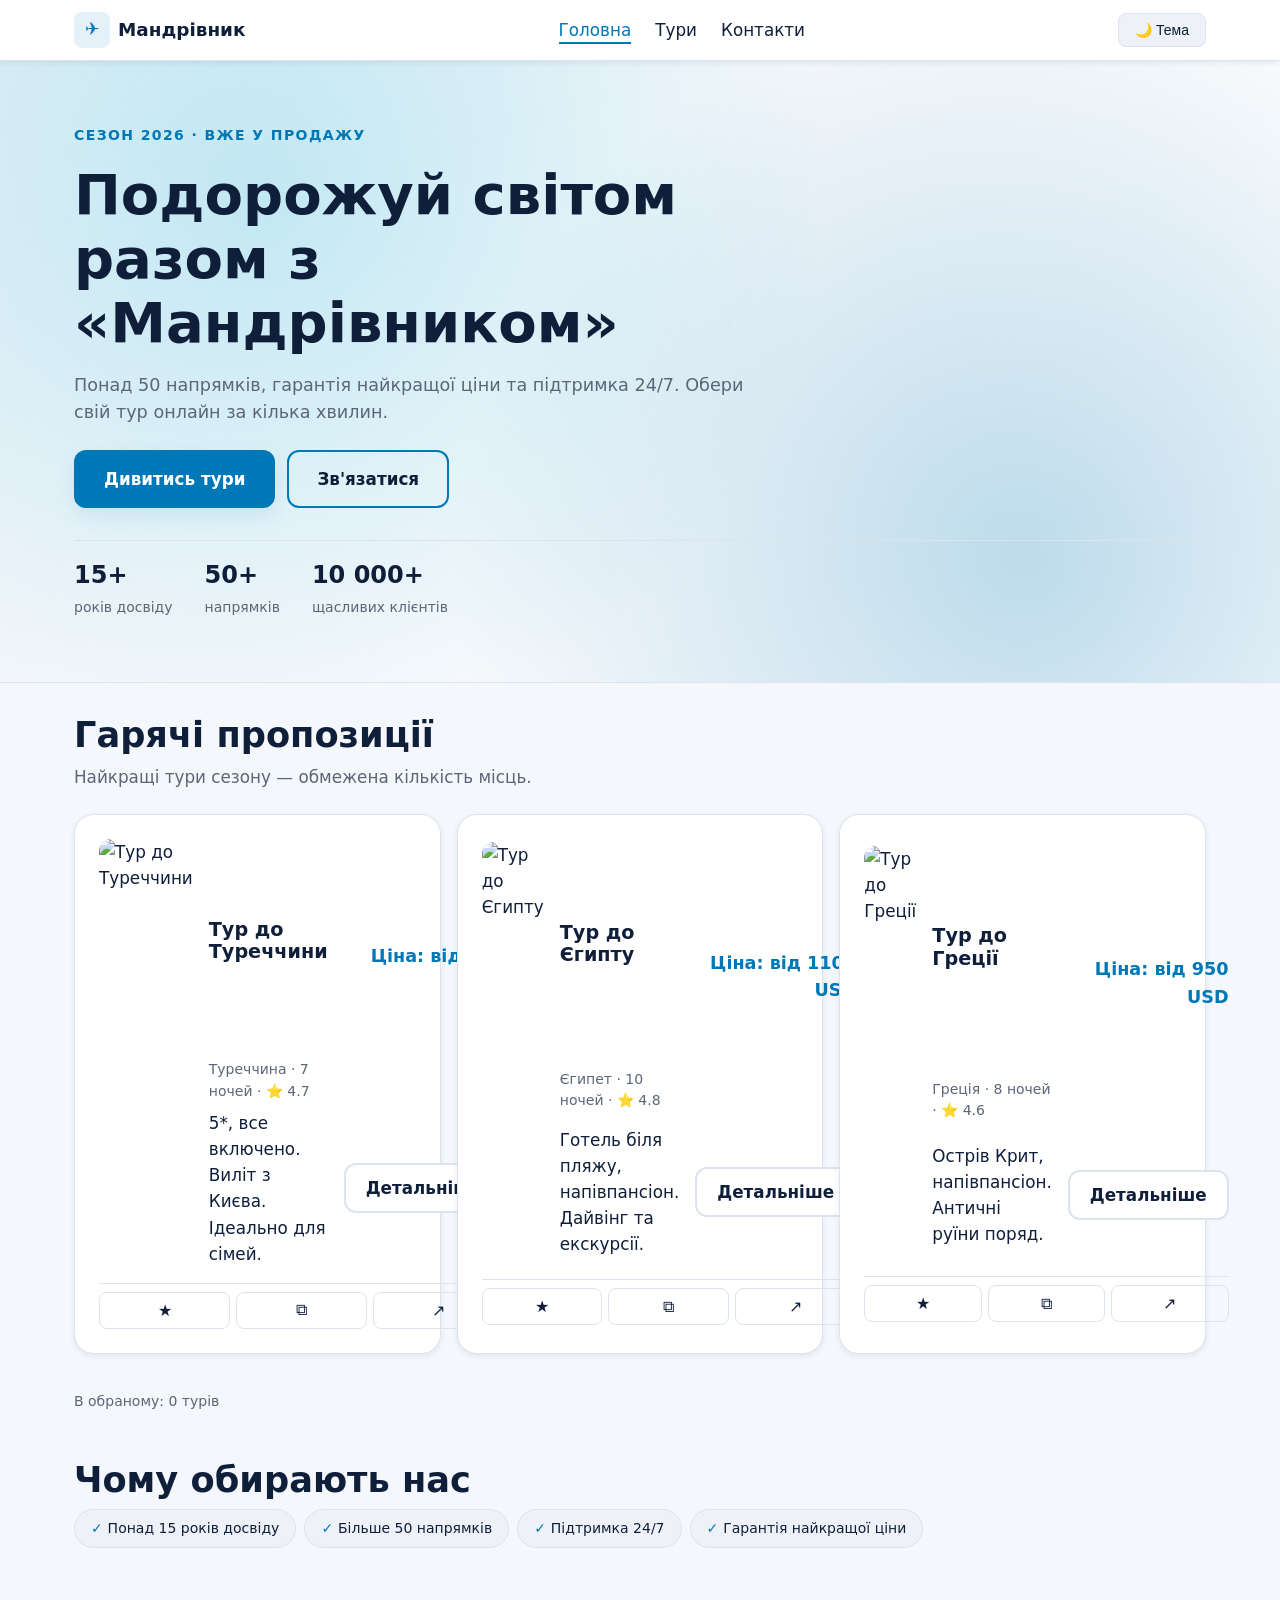
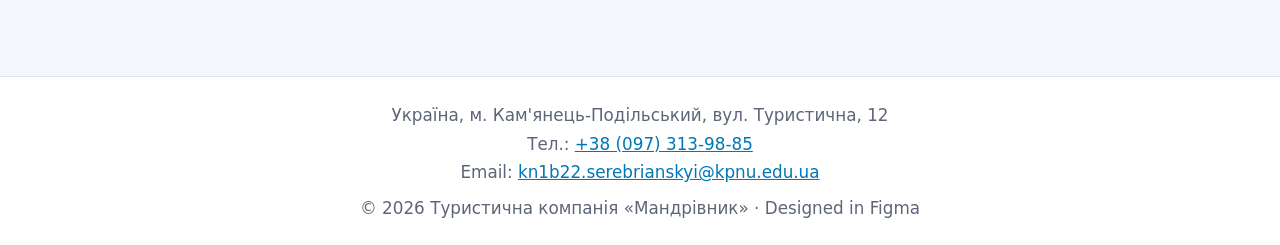
==== commit fec7d3e2: "Add high-quality photos for all tours using Unsplash URLs" ====
--- a/index.html
+++ b/index.html
@@ -99,12 +99,12 @@
 
         <div class="tours-grid" id="hot-tours">
           <article class="tour-card" data-tour="turkey">
-            <div class="tour-emoji" aria-hidden="true">🏖️</div>
+            <img class="tour-card__img" src="https://images.unsplash.com/photo-1524231757912-21f4fe3a7200?auto=format&fit=crop&w=600&q=80" alt="Тур до Туреччини" loading="lazy">
             <h3 class="card-title">Тур до Туреччини</h3>
             <p class="muted">Туреччина · 7 ночей · ⭐ 4.7</p>
             <p>5*, все включено. Виліт з Києва. Ідеально для сімей.</p>
             <p class="price"><strong>Ціна:</strong> від 800 USD</p>
-            <a class="btn" href="tours.html">Детальніше</a>
+            <a class="btn" href="details.html?id=turkey">Детальніше</a>
             <div class="card-actions">
               <button data-action="favorite" aria-label="Додати в обране">★</button>
               <button data-action="copy" aria-label="Копіювати назву">⧉</button>
@@ -113,12 +113,12 @@
           </article>
 
           <article class="tour-card" data-tour="egypt">
-            <div class="tour-emoji" aria-hidden="true">🐪</div>
+            <img class="tour-card__img" src="https://images.unsplash.com/photo-1503177119275-0aa32b3a9368?auto=format&fit=crop&w=600&q=80" alt="Тур до Єгипту" loading="lazy">
             <h3 class="card-title">Тур до Єгипту</h3>
             <p class="muted">Єгипет · 10 ночей · ⭐ 4.8</p>
             <p>Готель біля пляжу, напівпансіон. Дайвінг та екскурсії.</p>
             <p class="price"><strong>Ціна:</strong> від 1100 USD</p>
-            <a class="btn" href="tours.html">Детальніше</a>
+            <a class="btn" href="details.html?id=egypt">Детальніше</a>
             <div class="card-actions">
               <button data-action="favorite" aria-label="Додати в обране">★</button>
               <button data-action="copy" aria-label="Копіювати назву">⧉</button>
@@ -127,12 +127,12 @@
           </article>
 
           <article class="tour-card" data-tour="greece">
-            <div class="tour-emoji" aria-hidden="true">🏛️</div>
+            <img class="tour-card__img" src="https://images.unsplash.com/photo-1533105079780-92b9be482077?auto=format&fit=crop&w=600&q=80" alt="Тур до Греції" loading="lazy">
             <h3 class="card-title">Тур до Греції</h3>
             <p class="muted">Греція · 8 ночей · ⭐ 4.6</p>
             <p>Острів Крит, напівпансіон. Античні руїни поряд.</p>
             <p class="price"><strong>Ціна:</strong> від 950 USD</p>
-            <a class="btn" href="tours.html">Детальніше</a>
+            <a class="btn" href="details.html?id=greece">Детальніше</a>
             <div class="card-actions">
               <button data-action="favorite" aria-label="Додати в обране">★</button>
               <button data-action="copy" aria-label="Копіювати назву">⧉</button>
--- a/styles.css
+++ b/styles.css
@@ -284,7 +284,7 @@
   gap: var(--s-2);
   padding: 10px 20px;
   border-radius: var(--r-md);
-  border: 1px solid transparent;
+  border: 2px solid var(--color-border);
   background: var(--color-surface);
   color: var(--color-text);
   font-weight: 600;
@@ -298,17 +298,19 @@
 .btn--primary {
   background: var(--color-accent);
   color: #fff;
+  border-color: var(--color-accent);
   box-shadow: 0 8px 20px var(--color-accent-soft);
 }
 .btn--primary:hover {
   background: var(--color-accent-hover);
+  border-color: var(--color-accent-hover);
   transform: translateY(-2px);
 }
 
 .btn--ghost {
   background: transparent;
   color: var(--color-text);
-  border-color: var(--color-border);
+  border-color: var(--color-accent);
 }
 .btn--ghost:hover { border-color: var(--color-accent); color: var(--color-accent); }
 
@@ -599,3 +601,105 @@
   .hero__title { font-size: 2rem; }
   .hero__stats { gap: var(--s-4); }
 }
+
+/* ============================================================
+   ������� ������� ���� (details.html)
+   ============================================================ */
+.tour-details-container {
+  background: var(--color-surface);
+  border: 1px solid var(--color-border);
+  border-radius: var(--r-lg);
+  padding: var(--s-6);
+  box-shadow: var(--elev-2);
+  max-width: 800px;
+  margin: 0 auto;
+}
+
+.tour-emoji-large {
+  width: 80px; height: 80px;
+  display: inline-flex;
+  align-items: center;
+  justify-content: center;
+  background: var(--color-accent-soft);
+  border-radius: var(--r-md);
+  font-size: 3rem;
+  margin-bottom: var(--s-3);
+}
+
+.tour-section {
+  margin-top: var(--s-5);
+  padding-top: var(--s-5);
+  border-top: 1px solid var(--color-border);
+}
+
+.included-list {
+  margin-top: var(--s-3);
+  display: grid;
+  gap: var(--s-2);
+}
+.included-list li::before {
+  content: '?? ';
+  color: var(--color-success);
+}
+
+.booking-box {
+  background: var(--color-surface-alt);
+  padding: var(--s-4);
+  border-radius: var(--r-md);
+  display: flex;
+  justify-content: space-between;
+  align-items: center;
+  flex-wrap: wrap;
+  gap: var(--s-3);
+}
+
+.price-large {
+  font-size: 1.25rem;
+  color: var(--color-text);
+}
+.price-large strong {
+  font-size: 2rem;
+  color: var(--color-accent);
+}
+
+.back-link {
+  margin-top: var(--s-6);
+  text-align: center;
+}
+
+/* ============================================================
+   �������� ����
+   ============================================================ */
+.form-row input:invalid:not(:placeholder-shown),
+.form-row select:invalid:not(:placeholder-shown),
+.form-row textarea:invalid:not(:placeholder-shown) {
+  border-color: var(--color-error);
+  box-shadow: 0 0 0 3px rgba(231, 76, 60, 0.15);
+}
+
+
+/* ============================================================
+   ���� ��� ���� ����
+   ============================================================ */
+.tour-card__img {
+  width: 100%;
+  height: 200px;
+  object-fit: cover;
+  border-radius: var(--r-md);
+  margin-bottom: var(--s-3);
+}
+
+.tour-details__img-wrapper {
+  width: 100%;
+  max-height: 400px;
+  overflow: hidden;
+  border-radius: var(--r-lg);
+  margin-bottom: var(--s-4);
+}
+
+.tour-details__img {
+  width: 100%;
+  height: auto;
+  object-fit: cover;
+}
+
--- a/styles.css
+++ b/styles.css
@@ -284,7 +284,7 @@
   gap: var(--s-2);
   padding: 10px 20px;
   border-radius: var(--r-md);
-  border: 1px solid transparent;
+  border: 2px solid var(--color-border);
   background: var(--color-surface);
   color: var(--color-text);
   font-weight: 600;
@@ -298,17 +298,19 @@
 .btn--primary {
   background: var(--color-accent);
   color: #fff;
+  border-color: var(--color-accent);
   box-shadow: 0 8px 20px var(--color-accent-soft);
 }
 .btn--primary:hover {
   background: var(--color-accent-hover);
+  border-color: var(--color-accent-hover);
   transform: translateY(-2px);
 }
 
 .btn--ghost {
   background: transparent;
   color: var(--color-text);
-  border-color: var(--color-border);
+  border-color: var(--color-accent);
 }
 .btn--ghost:hover { border-color: var(--color-accent); color: var(--color-accent); }
 
@@ -599,3 +601,105 @@
   .hero__title { font-size: 2rem; }
   .hero__stats { gap: var(--s-4); }
 }
+
+/* ============================================================
+   ������� ������� ���� (details.html)
+   ============================================================ */
+.tour-details-container {
+  background: var(--color-surface);
+  border: 1px solid var(--color-border);
+  border-radius: var(--r-lg);
+  padding: var(--s-6);
+  box-shadow: var(--elev-2);
+  max-width: 800px;
+  margin: 0 auto;
+}
+
+.tour-emoji-large {
+  width: 80px; height: 80px;
+  display: inline-flex;
+  align-items: center;
+  justify-content: center;
+  background: var(--color-accent-soft);
+  border-radius: var(--r-md);
+  font-size: 3rem;
+  margin-bottom: var(--s-3);
+}
+
+.tour-section {
+  margin-top: var(--s-5);
+  padding-top: var(--s-5);
+  border-top: 1px solid var(--color-border);
+}
+
+.included-list {
+  margin-top: var(--s-3);
+  display: grid;
+  gap: var(--s-2);
+}
+.included-list li::before {
+  content: '?? ';
+  color: var(--color-success);
+}
+
+.booking-box {
+  background: var(--color-surface-alt);
+  padding: var(--s-4);
+  border-radius: var(--r-md);
+  display: flex;
+  justify-content: space-between;
+  align-items: center;
+  flex-wrap: wrap;
+  gap: var(--s-3);
+}
+
+.price-large {
+  font-size: 1.25rem;
+  color: var(--color-text);
+}
+.price-large strong {
+  font-size: 2rem;
+  color: var(--color-accent);
+}
+
+.back-link {
+  margin-top: var(--s-6);
+  text-align: center;
+}
+
+/* ============================================================
+   �������� ����
+   ============================================================ */
+.form-row input:invalid:not(:placeholder-shown),
+.form-row select:invalid:not(:placeholder-shown),
+.form-row textarea:invalid:not(:placeholder-shown) {
+  border-color: var(--color-error);
+  box-shadow: 0 0 0 3px rgba(231, 76, 60, 0.15);
+}
+
+
+/* ============================================================
+   ���� ��� ���� ����
+   ============================================================ */
+.tour-card__img {
+  width: 100%;
+  height: 200px;
+  object-fit: cover;
+  border-radius: var(--r-md);
+  margin-bottom: var(--s-3);
+}
+
+.tour-details__img-wrapper {
+  width: 100%;
+  max-height: 400px;
+  overflow: hidden;
+  border-radius: var(--r-lg);
+  margin-bottom: var(--s-4);
+}
+
+.tour-details__img {
+  width: 100%;
+  height: auto;
+  object-fit: cover;
+}
+
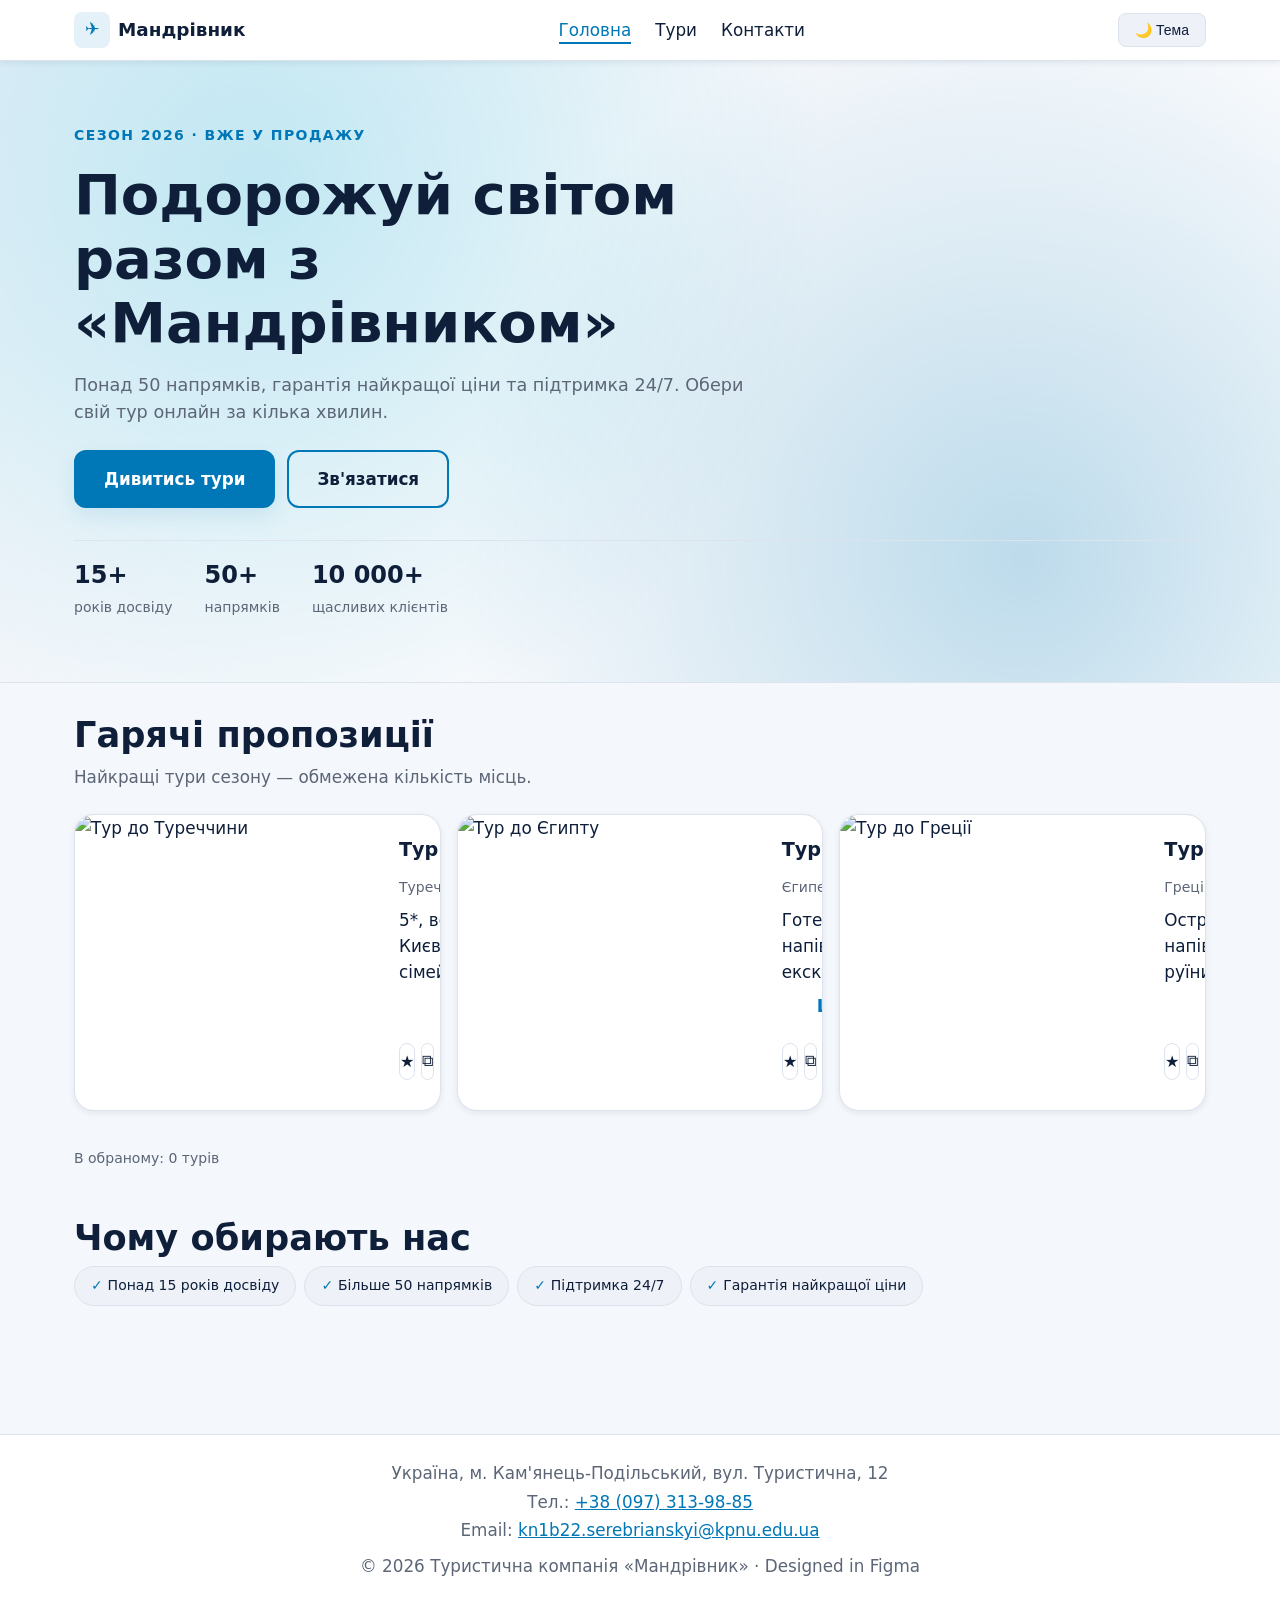
==== commit 97141291: "Perfect tour photo placement: images are now flush with card borders and headers" ====
--- a/index.html
+++ b/index.html
@@ -100,43 +100,55 @@
         <div class="tours-grid" id="hot-tours">
           <article class="tour-card" data-tour="turkey">
             <img class="tour-card__img" src="https://images.unsplash.com/photo-1524231757912-21f4fe3a7200?auto=format&fit=crop&w=600&q=80" alt="Тур до Туреччини" loading="lazy">
-            <h3 class="card-title">Тур до Туреччини</h3>
-            <p class="muted">Туреччина · 7 ночей · ⭐ 4.7</p>
-            <p>5*, все включено. Виліт з Києва. Ідеально для сімей.</p>
-            <p class="price"><strong>Ціна:</strong> від 800 USD</p>
-            <a class="btn" href="details.html?id=turkey">Детальніше</a>
-            <div class="card-actions">
-              <button data-action="favorite" aria-label="Додати в обране">★</button>
-              <button data-action="copy" aria-label="Копіювати назву">⧉</button>
-              <button data-action="share" aria-label="Поділитися">↗</button>
+            <div class="tour-card__content">
+              <h3 class="card-title">Тур до Туреччини</h3>
+              <p class="muted">Туреччина · 7 ночей · ⭐ 4.7</p>
+              <p>5*, все включено. Виліт з Києва. Ідеально для сімей.</p>
+              <p class="price"><strong>Ціна:</strong> від 800 USD</p>
+              <div class="tour-card__foot">
+                <a class="btn" href="details.html?id=turkey">Детальніше</a>
+                <div class="card-actions">
+                  <button data-action="favorite" aria-label="Додати в обране">★</button>
+                  <button data-action="copy" aria-label="Копіювати назву">⧉</button>
+                  <button data-action="share" aria-label="Поділитися">↗</button>
+                </div>
+              </div>
             </div>
           </article>
 
           <article class="tour-card" data-tour="egypt">
             <img class="tour-card__img" src="https://images.unsplash.com/photo-1503177119275-0aa32b3a9368?auto=format&fit=crop&w=600&q=80" alt="Тур до Єгипту" loading="lazy">
-            <h3 class="card-title">Тур до Єгипту</h3>
-            <p class="muted">Єгипет · 10 ночей · ⭐ 4.8</p>
-            <p>Готель біля пляжу, напівпансіон. Дайвінг та екскурсії.</p>
-            <p class="price"><strong>Ціна:</strong> від 1100 USD</p>
-            <a class="btn" href="details.html?id=egypt">Детальніше</a>
-            <div class="card-actions">
-              <button data-action="favorite" aria-label="Додати в обране">★</button>
-              <button data-action="copy" aria-label="Копіювати назву">⧉</button>
-              <button data-action="share" aria-label="Поділитися">↗</button>
+            <div class="tour-card__content">
+              <h3 class="card-title">Тур до Єгипту</h3>
+              <p class="muted">Єгипет · 10 ночей · ⭐ 4.8</p>
+              <p>Готель біля пляжу, напівпансіон. Дайвінг та екскурсії.</p>
+              <p class="price"><strong>Ціна:</strong> від 1100 USD</p>
+              <div class="tour-card__foot">
+                <a class="btn" href="details.html?id=egypt">Детальніше</a>
+                <div class="card-actions">
+                  <button data-action="favorite" aria-label="Додати в обране">★</button>
+                  <button data-action="copy" aria-label="Копіювати назву">⧉</button>
+                  <button data-action="share" aria-label="Поділитися">↗</button>
+                </div>
+              </div>
             </div>
           </article>
 
           <article class="tour-card" data-tour="greece">
             <img class="tour-card__img" src="https://images.unsplash.com/photo-1533105079780-92b9be482077?auto=format&fit=crop&w=600&q=80" alt="Тур до Греції" loading="lazy">
-            <h3 class="card-title">Тур до Греції</h3>
-            <p class="muted">Греція · 8 ночей · ⭐ 4.6</p>
-            <p>Острів Крит, напівпансіон. Античні руїни поряд.</p>
-            <p class="price"><strong>Ціна:</strong> від 950 USD</p>
-            <a class="btn" href="details.html?id=greece">Детальніше</a>
-            <div class="card-actions">
-              <button data-action="favorite" aria-label="Додати в обране">★</button>
-              <button data-action="copy" aria-label="Копіювати назву">⧉</button>
-              <button data-action="share" aria-label="Поділитися">↗</button>
+            <div class="tour-card__content">
+              <h3 class="card-title">Тур до Греції</h3>
+              <p class="muted">Греція · 8 ночей · ⭐ 4.6</p>
+              <p>Острів Крит, напівпансіон. Античні руїни поряд.</p>
+              <p class="price"><strong>Ціна:</strong> від 950 USD</p>
+              <div class="tour-card__foot">
+                <a class="btn" href="details.html?id=greece">Детальніше</a>
+                <div class="card-actions">
+                  <button data-action="favorite" aria-label="Додати в обране">★</button>
+                  <button data-action="copy" aria-label="Копіювати назву">⧉</button>
+                  <button data-action="share" aria-label="Поділитися">↗</button>
+                </div>
+              </div>
             </div>
           </article>
         </div>
--- a/styles.css
+++ b/styles.css
@@ -703,3 +703,102 @@
   object-fit: cover;
 }
 
+
+/* ============================================================
+   �������� ���� ��� ������ (���� ���� ������ � ���������)
+   ============================================================ */
+.tour-card {
+  padding: 0;
+  overflow: hidden;
+  display: flex;
+  flex-direction: column;
+  gap: 0;
+}
+
+.tour-card__img {
+  width: 100%;
+  height: 220px;
+  object-fit: cover;
+  border-radius: 0;
+  margin: 0;
+}
+
+.tour-card__content {
+  padding: var(--s-5);
+  display: flex;
+  flex-direction: column;
+  gap: var(--s-2);
+  flex: 1;
+}
+
+.tour-card__foot {
+  margin-top: auto;
+  display: flex;
+  flex-direction: column;
+  gap: var(--s-3);
+  padding-top: var(--s-2);
+}
+
+/* ��������� ����-������ ��� ������������� ������ */
+@container tours (min-width: 700px) {
+  .tour-card {
+    display: grid;
+    grid-template-columns: 300px 1fr;
+    grid-template-rows: auto;
+    grid-template-areas: "img content";
+    align-items: stretch;
+  }
+  .tour-card__img {
+    grid-area: img;
+    height: 100%;
+    min-height: 250px;
+  }
+  .tour-card__content {
+    grid-area: content;
+  }
+  .tour-card__foot {
+    flex-direction: row;
+    align-items: center;
+    justify-content: space-between;
+  }
+  .tour-card__foot .btn { order: 2; }
+  .tour-card__foot .card-actions { order: 1; border: none; padding: 0; margin: 0; }
+}
+
+/* ============================================================
+   ������� ������� ���� (���� ������ � ���������)
+   ============================================================ */
+.tour-details-container {
+  padding: 0;
+  overflow: hidden;
+}
+
+.tour-details__img-wrapper {
+  width: 100%;
+  height: 400px;
+  margin: 0;
+  border-radius: 0;
+}
+
+.tour-details__img {
+  width: 100%;
+  height: 100%;
+  object-fit: cover;
+}
+
+.tour-details-container article > * {
+  padding-left: var(--s-6);
+  padding-right: var(--s-6);
+}
+
+.tour-details-container .page-head {
+  padding-top: var(--s-6);
+}
+
+.tour-details-container .tour-section:last-of-type {
+    padding-bottom: var(--s-6);
+}
+
+.tour-details-container .back-link {
+    padding-bottom: var(--s-6);
+}
--- a/styles.css
+++ b/styles.css
@@ -703,3 +703,102 @@
   object-fit: cover;
 }
 
+
+/* ============================================================
+   �������� ���� ��� ������ (���� ���� ������ � ���������)
+   ============================================================ */
+.tour-card {
+  padding: 0;
+  overflow: hidden;
+  display: flex;
+  flex-direction: column;
+  gap: 0;
+}
+
+.tour-card__img {
+  width: 100%;
+  height: 220px;
+  object-fit: cover;
+  border-radius: 0;
+  margin: 0;
+}
+
+.tour-card__content {
+  padding: var(--s-5);
+  display: flex;
+  flex-direction: column;
+  gap: var(--s-2);
+  flex: 1;
+}
+
+.tour-card__foot {
+  margin-top: auto;
+  display: flex;
+  flex-direction: column;
+  gap: var(--s-3);
+  padding-top: var(--s-2);
+}
+
+/* ��������� ����-������ ��� ������������� ������ */
+@container tours (min-width: 700px) {
+  .tour-card {
+    display: grid;
+    grid-template-columns: 300px 1fr;
+    grid-template-rows: auto;
+    grid-template-areas: "img content";
+    align-items: stretch;
+  }
+  .tour-card__img {
+    grid-area: img;
+    height: 100%;
+    min-height: 250px;
+  }
+  .tour-card__content {
+    grid-area: content;
+  }
+  .tour-card__foot {
+    flex-direction: row;
+    align-items: center;
+    justify-content: space-between;
+  }
+  .tour-card__foot .btn { order: 2; }
+  .tour-card__foot .card-actions { order: 1; border: none; padding: 0; margin: 0; }
+}
+
+/* ============================================================
+   ������� ������� ���� (���� ������ � ���������)
+   ============================================================ */
+.tour-details-container {
+  padding: 0;
+  overflow: hidden;
+}
+
+.tour-details__img-wrapper {
+  width: 100%;
+  height: 400px;
+  margin: 0;
+  border-radius: 0;
+}
+
+.tour-details__img {
+  width: 100%;
+  height: 100%;
+  object-fit: cover;
+}
+
+.tour-details-container article > * {
+  padding-left: var(--s-6);
+  padding-right: var(--s-6);
+}
+
+.tour-details-container .page-head {
+  padding-top: var(--s-6);
+}
+
+.tour-details-container .tour-section:last-of-type {
+    padding-bottom: var(--s-6);
+}
+
+.tour-details-container .back-link {
+    padding-bottom: var(--s-6);
+}
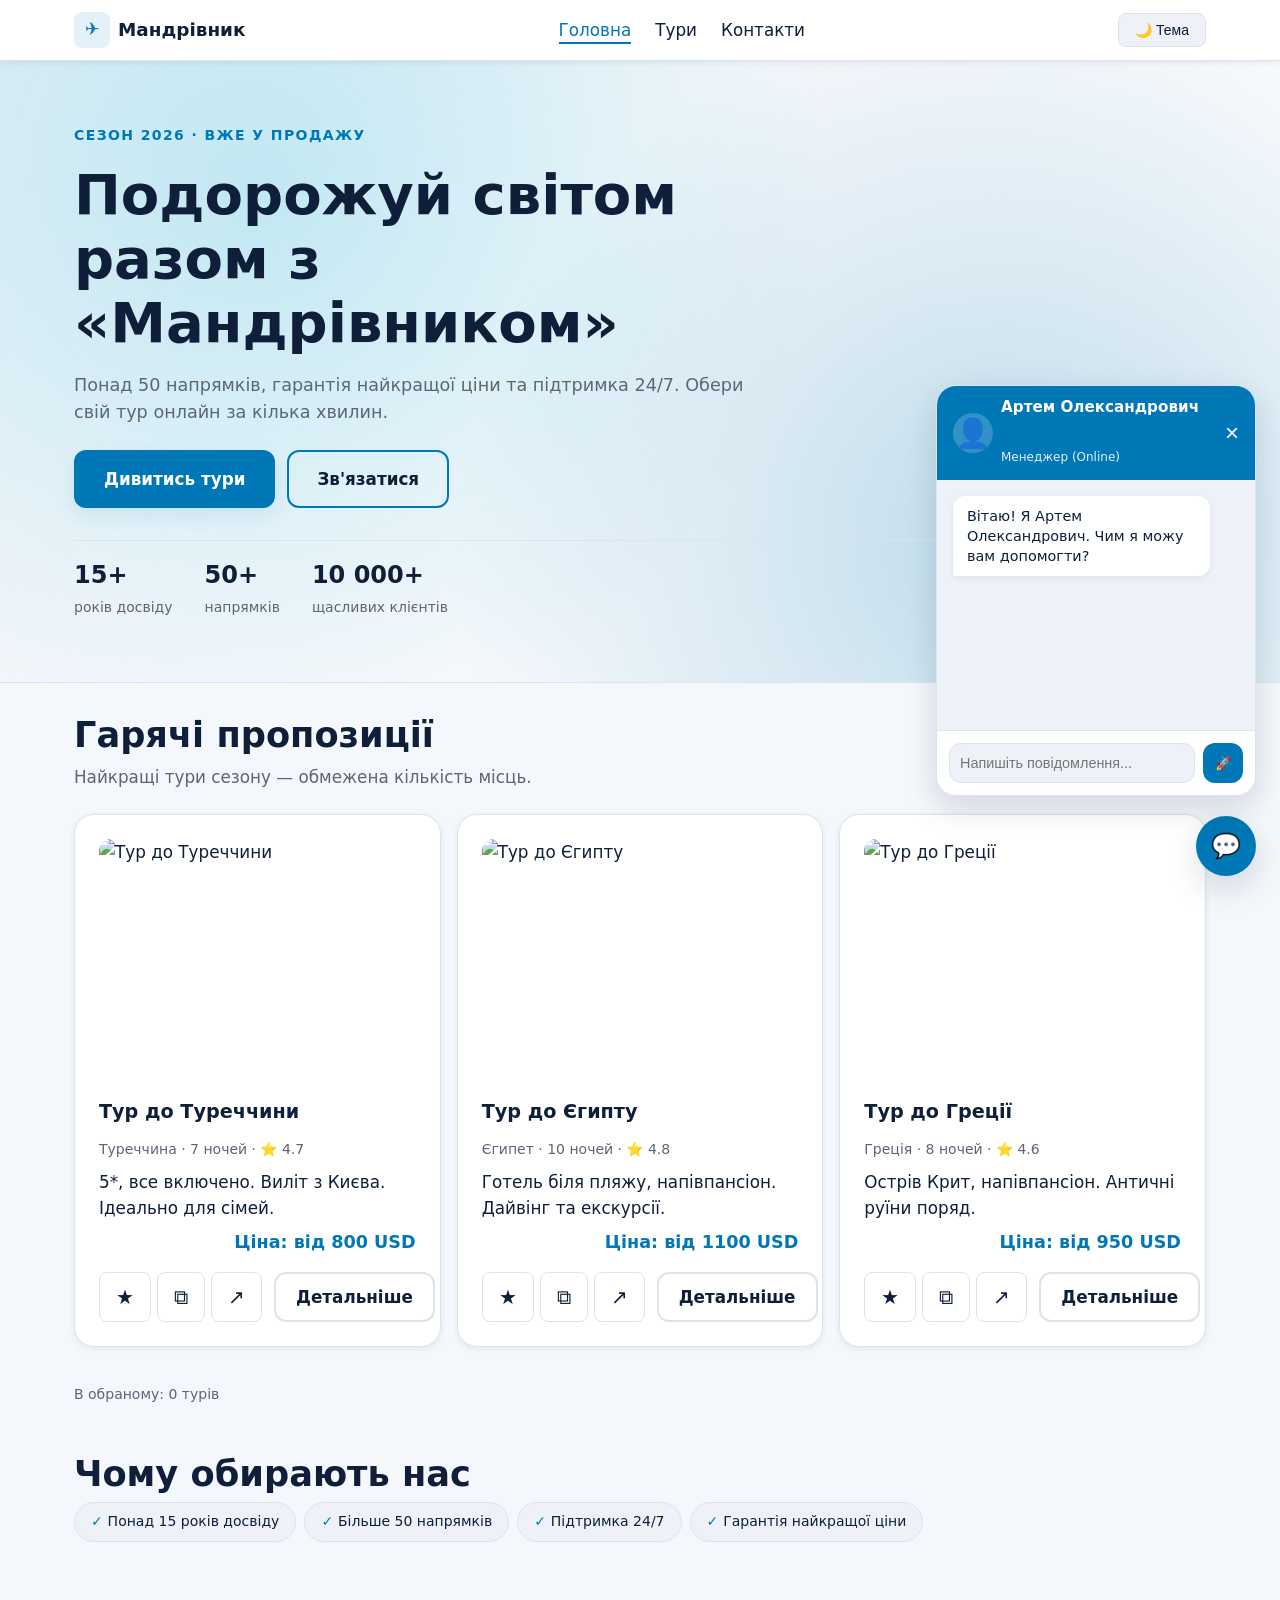
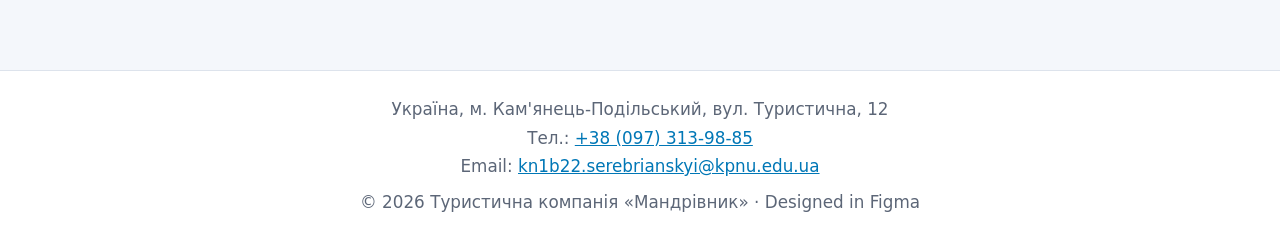
==== commit 55f5fcf3: "Add floating chat widget with manager Artem Oleksandrovych (redirects to Gmail)" ====
--- a/index.html
+++ b/index.html
@@ -180,6 +180,30 @@
     </div>
   </footer>
 
+  <!-- Чат з менеджером -->
+  <div id="chat-widget" class="chat-widget">
+    <button id="chat-toggle" class="chat-toggle" aria-label="Відкрити чат">💬</button>
+    <div id="chat-box" class="chat-box" hidden>
+      <div class="chat-header">
+        <div class="chat-manager-info">
+          <span class="chat-avatar">👤</span>
+          <div>
+            <strong>Артем Олександрович</strong><br>
+            <small>Менеджер (Online)</small>
+          </div>
+        </div>
+        <button id="chat-close" class="chat-close" aria-label="Закрити">&times;</button>
+      </div>
+      <div class="chat-messages">
+        <div class="message manager">Вітаю! Я Артем Олександрович. Чим я можу вам допомогти?</div>
+      </div>
+      <form id="chat-form" class="chat-form">
+        <input type="text" id="chat-input" placeholder="Напишіть повідомлення..." required>
+        <button type="submit" class="chat-send" title="Відправити через Gmail">🚀</button>
+      </form>
+    </div>
+  </div>
+
   <script src="app.js"></script>
 </body>
 </html>
--- a/styles.css
+++ b/styles.css
@@ -379,15 +379,18 @@
 }
 
 .card-actions button {
-  flex: 1;
+  flex: 1.5;
   background: transparent;
   border: 1px solid var(--color-border);
   border-radius: var(--r-sm);
-  padding: 8px 0;
+  padding: 12px 16px;
   cursor: pointer;
   color: var(--color-text);
-  font-size: 1rem;
+  font-size: 1.25rem;
   transition: all 0.15s ease;
+  display: flex;
+  align-items: center;
+  justify-content: center;
 }
 .card-actions button:hover {
   background: var(--color-accent-soft);
@@ -802,3 +805,223 @@
 .tour-details-container .back-link {
     padding-bottom: var(--s-6);
 }
+
+/* ============================================================
+   �����������: ���� � ��������� (Padding)
+   ============================================================ */
+.tour-card {
+  padding: var(--s-5);
+  overflow: visible;
+  display: flex;
+  flex-direction: column;
+  gap: var(--s-3);
+}
+
+.tour-card__img {
+  width: 100%;
+  height: 200px;
+  object-fit: cover;
+  border-radius: var(--r-md);
+  margin: 0;
+}
+
+.tour-card__content {
+  padding: 0;
+  display: flex;
+  flex-direction: column;
+  gap: var(--s-2);
+  flex: 1;
+}
+
+/* ��������� ����������� ����� ��� ������������� ������, �� ��������� �������� */
+@container tours (min-width: 700px) {
+  .tour-card {
+    display: flex;
+    flex-direction: column;
+  }
+  .tour-card__img {
+    height: 200px;
+  }
+}
+
+/* ������� ������� */
+.tour-details-container {
+  padding: var(--s-6);
+}
+
+.tour-details__img-wrapper {
+  border-radius: var(--r-lg);
+  margin-bottom: var(--s-5);
+  overflow: hidden;
+}
+
+.tour-details-container article > * {
+  padding-left: 0;
+  padding-right: 0;
+}
+
+/* ============================================================
+   ��� � ���������� (³����)
+   ============================================================ */
+.chat-widget {
+  position: fixed;
+  bottom: var(--s-5);
+  right: var(--s-5);
+  z-index: 1000;
+  font-family: var(--font-family);
+}
+
+.chat-toggle {
+  width: 60px;
+  height: 60px;
+  border-radius: 50%;
+  background: var(--color-accent);
+  color: white;
+  border: none;
+  font-size: 1.5rem;
+  cursor: pointer;
+  box-shadow: var(--elev-3);
+  transition: transform 0.3s cubic-bezier(0.175, 0.885, 0.32, 1.275);
+  display: flex;
+  align-items: center;
+  justify-content: center;
+}
+
+.chat-toggle:hover {
+  transform: scale(1.1) rotate(5deg);
+  background: var(--color-accent-hover);
+}
+
+.chat-box {
+  position: absolute;
+  bottom: 80px;
+  right: 0;
+  width: 320px;
+  background: var(--color-surface);
+  border: 1px solid var(--color-border);
+  border-radius: var(--r-lg);
+  box-shadow: var(--elev-3);
+  display: flex;
+  flex-direction: column;
+  overflow: hidden;
+  animation: slideIn 0.3s ease-out;
+}
+
+@keyframes slideIn {
+  from { opacity: 0; transform: translateY(20px); }
+  to { opacity: 1; transform: translateY(0); }
+}
+
+.chat-header {
+  background: var(--color-accent);
+  color: white;
+  padding: var(--s-3) var(--s-4);
+  display: flex;
+  justify-content: space-between;
+  align-items: center;
+}
+
+.chat-manager-info {
+  display: flex;
+  align-items: center;
+  gap: var(--s-2);
+}
+
+.chat-manager-info strong {
+  font-size: 0.95rem;
+  display: block;
+  line-height: 1.2;
+}
+
+.chat-manager-info small {
+  font-size: 0.75rem;
+  opacity: 0.9;
+}
+
+.chat-avatar {
+  font-size: 1.8rem;
+  background: rgba(255,255,255,0.2);
+  width: 40px;
+  height: 40px;
+  display: flex;
+  align-items: center;
+  justify-content: center;
+  border-radius: 50%;
+}
+
+.chat-close {
+  background: none;
+  border: none;
+  color: white;
+  font-size: 1.5rem;
+  cursor: pointer;
+  padding: 0;
+  line-height: 1;
+}
+
+.chat-messages {
+  padding: var(--s-4);
+  height: 250px;
+  overflow-y: auto;
+  background: var(--color-surface-alt);
+  display: flex;
+  flex-direction: column;
+  gap: var(--s-2);
+}
+
+.message {
+  padding: 10px 14px;
+  border-radius: var(--r-md);
+  font-size: 0.9rem;
+  line-height: 1.4;
+  max-width: 90%;
+}
+
+.message.manager {
+  background: var(--color-surface);
+  color: var(--color-text);
+  align-self: flex-start;
+  border-bottom-left-radius: 2px;
+  box-shadow: var(--elev-1);
+}
+
+.chat-form {
+  padding: var(--s-3);
+  display: flex;
+  gap: var(--s-2);
+  background: var(--color-surface);
+  border-top: 1px solid var(--color-border);
+}
+
+.chat-form input {
+  flex: 1;
+  border: 1px solid var(--color-border);
+  padding: 10px;
+  border-radius: var(--r-md);
+  font-size: 0.9rem;
+  background: var(--color-surface-alt);
+  color: var(--color-text);
+}
+
+.chat-form input:focus {
+  outline: none;
+  border-color: var(--color-accent);
+}
+
+.chat-send {
+  background: var(--color-accent);
+  border: none;
+  color: white;
+  border-radius: var(--r-md);
+  width: 40px;
+  height: 40px;
+  display: flex;
+  align-items: center;
+  justify-content: center;
+  cursor: pointer;
+  transition: background 0.2s;
+}
+
+.chat-send:hover {
+  background: var(--color-accent-hover);
+}
--- a/styles.css
+++ b/styles.css
@@ -379,15 +379,18 @@
 }
 
 .card-actions button {
-  flex: 1;
+  flex: 1.5;
   background: transparent;
   border: 1px solid var(--color-border);
   border-radius: var(--r-sm);
-  padding: 8px 0;
+  padding: 12px 16px;
   cursor: pointer;
   color: var(--color-text);
-  font-size: 1rem;
+  font-size: 1.25rem;
   transition: all 0.15s ease;
+  display: flex;
+  align-items: center;
+  justify-content: center;
 }
 .card-actions button:hover {
   background: var(--color-accent-soft);
@@ -802,3 +805,223 @@
 .tour-details-container .back-link {
     padding-bottom: var(--s-6);
 }
+
+/* ============================================================
+   �����������: ���� � ��������� (Padding)
+   ============================================================ */
+.tour-card {
+  padding: var(--s-5);
+  overflow: visible;
+  display: flex;
+  flex-direction: column;
+  gap: var(--s-3);
+}
+
+.tour-card__img {
+  width: 100%;
+  height: 200px;
+  object-fit: cover;
+  border-radius: var(--r-md);
+  margin: 0;
+}
+
+.tour-card__content {
+  padding: 0;
+  display: flex;
+  flex-direction: column;
+  gap: var(--s-2);
+  flex: 1;
+}
+
+/* ��������� ����������� ����� ��� ������������� ������, �� ��������� �������� */
+@container tours (min-width: 700px) {
+  .tour-card {
+    display: flex;
+    flex-direction: column;
+  }
+  .tour-card__img {
+    height: 200px;
+  }
+}
+
+/* ������� ������� */
+.tour-details-container {
+  padding: var(--s-6);
+}
+
+.tour-details__img-wrapper {
+  border-radius: var(--r-lg);
+  margin-bottom: var(--s-5);
+  overflow: hidden;
+}
+
+.tour-details-container article > * {
+  padding-left: 0;
+  padding-right: 0;
+}
+
+/* ============================================================
+   ��� � ���������� (³����)
+   ============================================================ */
+.chat-widget {
+  position: fixed;
+  bottom: var(--s-5);
+  right: var(--s-5);
+  z-index: 1000;
+  font-family: var(--font-family);
+}
+
+.chat-toggle {
+  width: 60px;
+  height: 60px;
+  border-radius: 50%;
+  background: var(--color-accent);
+  color: white;
+  border: none;
+  font-size: 1.5rem;
+  cursor: pointer;
+  box-shadow: var(--elev-3);
+  transition: transform 0.3s cubic-bezier(0.175, 0.885, 0.32, 1.275);
+  display: flex;
+  align-items: center;
+  justify-content: center;
+}
+
+.chat-toggle:hover {
+  transform: scale(1.1) rotate(5deg);
+  background: var(--color-accent-hover);
+}
+
+.chat-box {
+  position: absolute;
+  bottom: 80px;
+  right: 0;
+  width: 320px;
+  background: var(--color-surface);
+  border: 1px solid var(--color-border);
+  border-radius: var(--r-lg);
+  box-shadow: var(--elev-3);
+  display: flex;
+  flex-direction: column;
+  overflow: hidden;
+  animation: slideIn 0.3s ease-out;
+}
+
+@keyframes slideIn {
+  from { opacity: 0; transform: translateY(20px); }
+  to { opacity: 1; transform: translateY(0); }
+}
+
+.chat-header {
+  background: var(--color-accent);
+  color: white;
+  padding: var(--s-3) var(--s-4);
+  display: flex;
+  justify-content: space-between;
+  align-items: center;
+}
+
+.chat-manager-info {
+  display: flex;
+  align-items: center;
+  gap: var(--s-2);
+}
+
+.chat-manager-info strong {
+  font-size: 0.95rem;
+  display: block;
+  line-height: 1.2;
+}
+
+.chat-manager-info small {
+  font-size: 0.75rem;
+  opacity: 0.9;
+}
+
+.chat-avatar {
+  font-size: 1.8rem;
+  background: rgba(255,255,255,0.2);
+  width: 40px;
+  height: 40px;
+  display: flex;
+  align-items: center;
+  justify-content: center;
+  border-radius: 50%;
+}
+
+.chat-close {
+  background: none;
+  border: none;
+  color: white;
+  font-size: 1.5rem;
+  cursor: pointer;
+  padding: 0;
+  line-height: 1;
+}
+
+.chat-messages {
+  padding: var(--s-4);
+  height: 250px;
+  overflow-y: auto;
+  background: var(--color-surface-alt);
+  display: flex;
+  flex-direction: column;
+  gap: var(--s-2);
+}
+
+.message {
+  padding: 10px 14px;
+  border-radius: var(--r-md);
+  font-size: 0.9rem;
+  line-height: 1.4;
+  max-width: 90%;
+}
+
+.message.manager {
+  background: var(--color-surface);
+  color: var(--color-text);
+  align-self: flex-start;
+  border-bottom-left-radius: 2px;
+  box-shadow: var(--elev-1);
+}
+
+.chat-form {
+  padding: var(--s-3);
+  display: flex;
+  gap: var(--s-2);
+  background: var(--color-surface);
+  border-top: 1px solid var(--color-border);
+}
+
+.chat-form input {
+  flex: 1;
+  border: 1px solid var(--color-border);
+  padding: 10px;
+  border-radius: var(--r-md);
+  font-size: 0.9rem;
+  background: var(--color-surface-alt);
+  color: var(--color-text);
+}
+
+.chat-form input:focus {
+  outline: none;
+  border-color: var(--color-accent);
+}
+
+.chat-send {
+  background: var(--color-accent);
+  border: none;
+  color: white;
+  border-radius: var(--r-md);
+  width: 40px;
+  height: 40px;
+  display: flex;
+  align-items: center;
+  justify-content: center;
+  cursor: pointer;
+  transition: background 0.2s;
+}
+
+.chat-send:hover {
+  background: var(--color-accent-hover);
+}
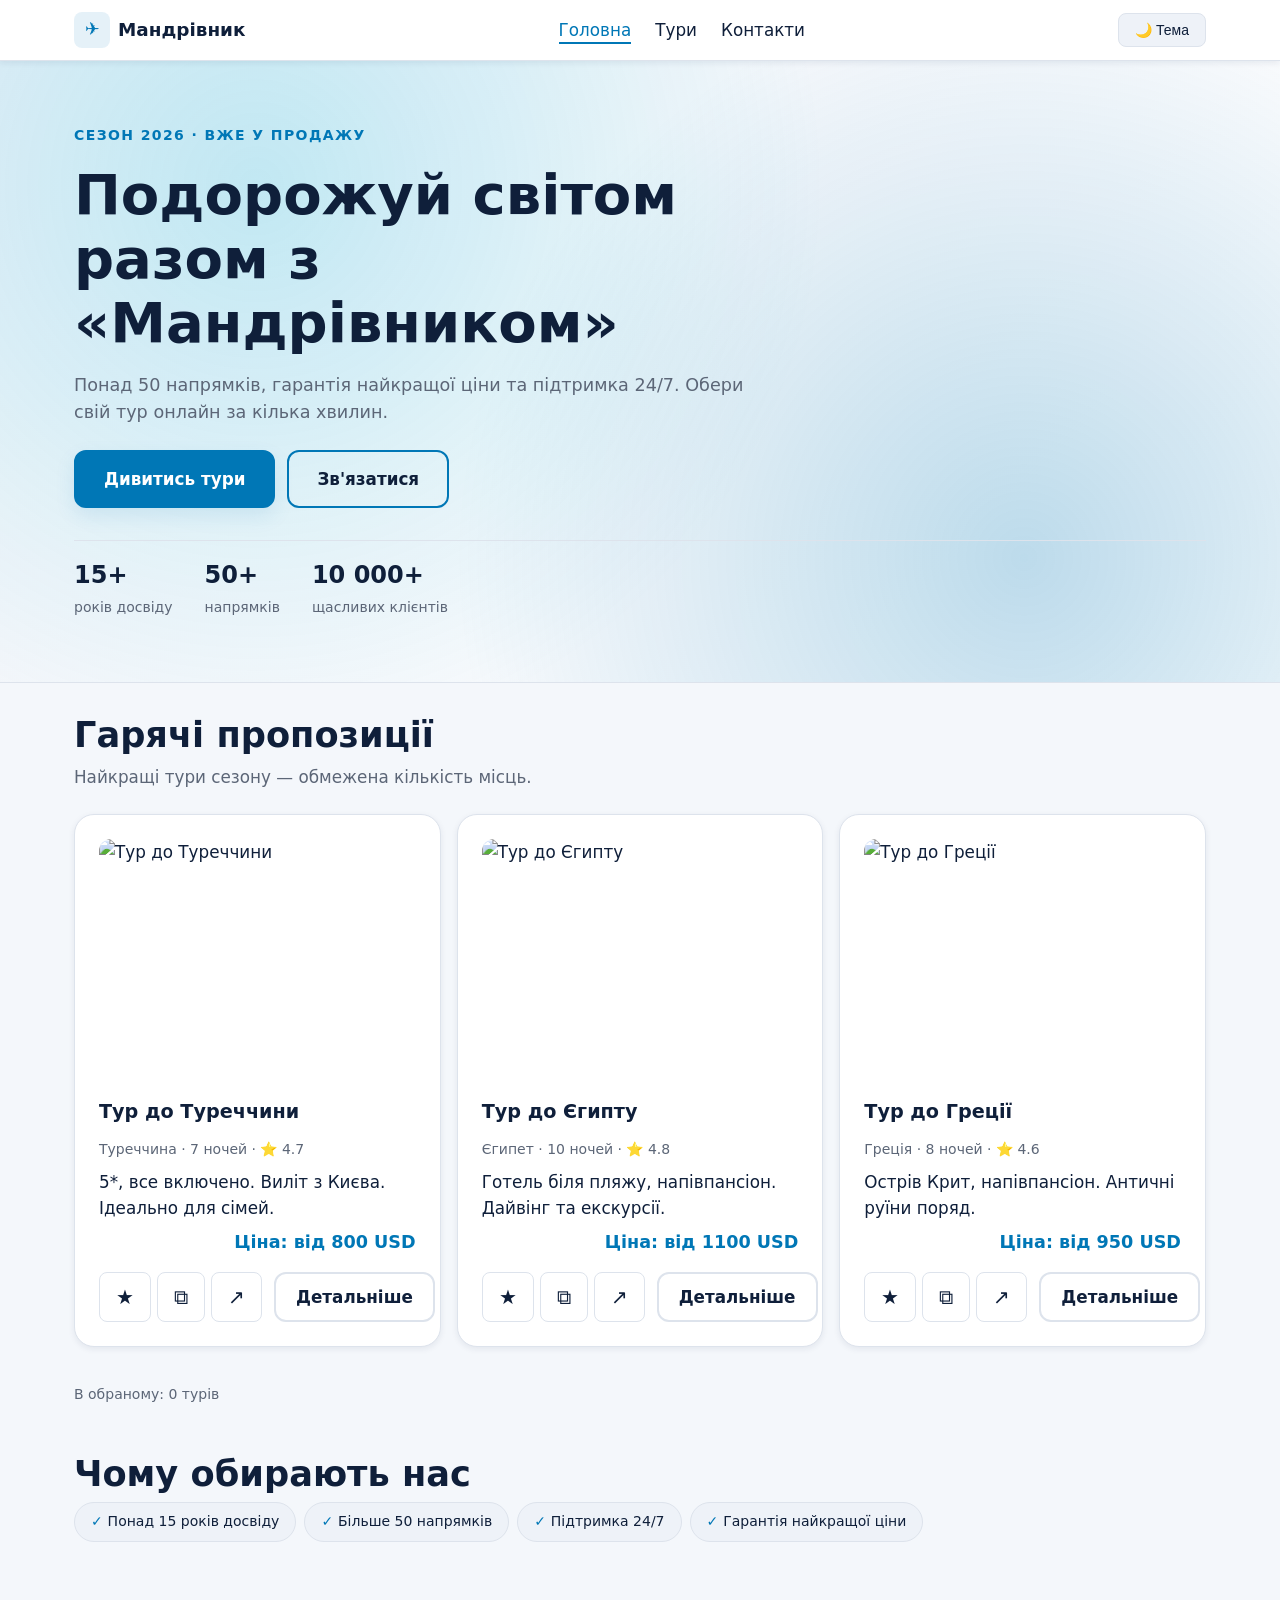
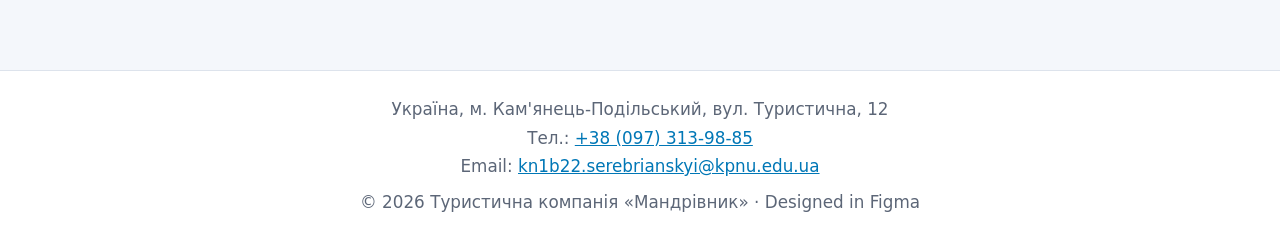
==== commit 247b552d: "Revert "Add floating chat widget with manager Artem Oleksandrovych (redirects to Gmail)" This revert" ====
--- a/index.html
+++ b/index.html
@@ -180,30 +180,6 @@
     </div>
   </footer>
 
-  <!-- Чат з менеджером -->
-  <div id="chat-widget" class="chat-widget">
-    <button id="chat-toggle" class="chat-toggle" aria-label="Відкрити чат">💬</button>
-    <div id="chat-box" class="chat-box" hidden>
-      <div class="chat-header">
-        <div class="chat-manager-info">
-          <span class="chat-avatar">👤</span>
-          <div>
-            <strong>Артем Олександрович</strong><br>
-            <small>Менеджер (Online)</small>
-          </div>
-        </div>
-        <button id="chat-close" class="chat-close" aria-label="Закрити">&times;</button>
-      </div>
-      <div class="chat-messages">
-        <div class="message manager">Вітаю! Я Артем Олександрович. Чим я можу вам допомогти?</div>
-      </div>
-      <form id="chat-form" class="chat-form">
-        <input type="text" id="chat-input" placeholder="Напишіть повідомлення..." required>
-        <button type="submit" class="chat-send" title="Відправити через Gmail">🚀</button>
-      </form>
-    </div>
-  </div>
-
   <script src="app.js"></script>
 </body>
 </html>
--- a/styles.css
+++ b/styles.css
@@ -859,169 +859,3 @@
   padding-left: 0;
   padding-right: 0;
 }
-
-/* ============================================================
-   ��� � ���������� (³����)
-   ============================================================ */
-.chat-widget {
-  position: fixed;
-  bottom: var(--s-5);
-  right: var(--s-5);
-  z-index: 1000;
-  font-family: var(--font-family);
-}
-
-.chat-toggle {
-  width: 60px;
-  height: 60px;
-  border-radius: 50%;
-  background: var(--color-accent);
-  color: white;
-  border: none;
-  font-size: 1.5rem;
-  cursor: pointer;
-  box-shadow: var(--elev-3);
-  transition: transform 0.3s cubic-bezier(0.175, 0.885, 0.32, 1.275);
-  display: flex;
-  align-items: center;
-  justify-content: center;
-}
-
-.chat-toggle:hover {
-  transform: scale(1.1) rotate(5deg);
-  background: var(--color-accent-hover);
-}
-
-.chat-box {
-  position: absolute;
-  bottom: 80px;
-  right: 0;
-  width: 320px;
-  background: var(--color-surface);
-  border: 1px solid var(--color-border);
-  border-radius: var(--r-lg);
-  box-shadow: var(--elev-3);
-  display: flex;
-  flex-direction: column;
-  overflow: hidden;
-  animation: slideIn 0.3s ease-out;
-}
-
-@keyframes slideIn {
-  from { opacity: 0; transform: translateY(20px); }
-  to { opacity: 1; transform: translateY(0); }
-}
-
-.chat-header {
-  background: var(--color-accent);
-  color: white;
-  padding: var(--s-3) var(--s-4);
-  display: flex;
-  justify-content: space-between;
-  align-items: center;
-}
-
-.chat-manager-info {
-  display: flex;
-  align-items: center;
-  gap: var(--s-2);
-}
-
-.chat-manager-info strong {
-  font-size: 0.95rem;
-  display: block;
-  line-height: 1.2;
-}
-
-.chat-manager-info small {
-  font-size: 0.75rem;
-  opacity: 0.9;
-}
-
-.chat-avatar {
-  font-size: 1.8rem;
-  background: rgba(255,255,255,0.2);
-  width: 40px;
-  height: 40px;
-  display: flex;
-  align-items: center;
-  justify-content: center;
-  border-radius: 50%;
-}
-
-.chat-close {
-  background: none;
-  border: none;
-  color: white;
-  font-size: 1.5rem;
-  cursor: pointer;
-  padding: 0;
-  line-height: 1;
-}
-
-.chat-messages {
-  padding: var(--s-4);
-  height: 250px;
-  overflow-y: auto;
-  background: var(--color-surface-alt);
-  display: flex;
-  flex-direction: column;
-  gap: var(--s-2);
-}
-
-.message {
-  padding: 10px 14px;
-  border-radius: var(--r-md);
-  font-size: 0.9rem;
-  line-height: 1.4;
-  max-width: 90%;
-}
-
-.message.manager {
-  background: var(--color-surface);
-  color: var(--color-text);
-  align-self: flex-start;
-  border-bottom-left-radius: 2px;
-  box-shadow: var(--elev-1);
-}
-
-.chat-form {
-  padding: var(--s-3);
-  display: flex;
-  gap: var(--s-2);
-  background: var(--color-surface);
-  border-top: 1px solid var(--color-border);
-}
-
-.chat-form input {
-  flex: 1;
-  border: 1px solid var(--color-border);
-  padding: 10px;
-  border-radius: var(--r-md);
-  font-size: 0.9rem;
-  background: var(--color-surface-alt);
-  color: var(--color-text);
-}
-
-.chat-form input:focus {
-  outline: none;
-  border-color: var(--color-accent);
-}
-
-.chat-send {
-  background: var(--color-accent);
-  border: none;
-  color: white;
-  border-radius: var(--r-md);
-  width: 40px;
-  height: 40px;
-  display: flex;
-  align-items: center;
-  justify-content: center;
-  cursor: pointer;
-  transition: background 0.2s;
-}
-
-.chat-send:hover {
-  background: var(--color-accent-hover);
-}
--- a/styles.css
+++ b/styles.css
@@ -859,169 +859,3 @@
   padding-left: 0;
   padding-right: 0;
 }
-
-/* ============================================================
-   ��� � ���������� (³����)
-   ============================================================ */
-.chat-widget {
-  position: fixed;
-  bottom: var(--s-5);
-  right: var(--s-5);
-  z-index: 1000;
-  font-family: var(--font-family);
-}
-
-.chat-toggle {
-  width: 60px;
-  height: 60px;
-  border-radius: 50%;
-  background: var(--color-accent);
-  color: white;
-  border: none;
-  font-size: 1.5rem;
-  cursor: pointer;
-  box-shadow: var(--elev-3);
-  transition: transform 0.3s cubic-bezier(0.175, 0.885, 0.32, 1.275);
-  display: flex;
-  align-items: center;
-  justify-content: center;
-}
-
-.chat-toggle:hover {
-  transform: scale(1.1) rotate(5deg);
-  background: var(--color-accent-hover);
-}
-
-.chat-box {
-  position: absolute;
-  bottom: 80px;
-  right: 0;
-  width: 320px;
-  background: var(--color-surface);
-  border: 1px solid var(--color-border);
-  border-radius: var(--r-lg);
-  box-shadow: var(--elev-3);
-  display: flex;
-  flex-direction: column;
-  overflow: hidden;
-  animation: slideIn 0.3s ease-out;
-}
-
-@keyframes slideIn {
-  from { opacity: 0; transform: translateY(20px); }
-  to { opacity: 1; transform: translateY(0); }
-}
-
-.chat-header {
-  background: var(--color-accent);
-  color: white;
-  padding: var(--s-3) var(--s-4);
-  display: flex;
-  justify-content: space-between;
-  align-items: center;
-}
-
-.chat-manager-info {
-  display: flex;
-  align-items: center;
-  gap: var(--s-2);
-}
-
-.chat-manager-info strong {
-  font-size: 0.95rem;
-  display: block;
-  line-height: 1.2;
-}
-
-.chat-manager-info small {
-  font-size: 0.75rem;
-  opacity: 0.9;
-}
-
-.chat-avatar {
-  font-size: 1.8rem;
-  background: rgba(255,255,255,0.2);
-  width: 40px;
-  height: 40px;
-  display: flex;
-  align-items: center;
-  justify-content: center;
-  border-radius: 50%;
-}
-
-.chat-close {
-  background: none;
-  border: none;
-  color: white;
-  font-size: 1.5rem;
-  cursor: pointer;
-  padding: 0;
-  line-height: 1;
-}
-
-.chat-messages {
-  padding: var(--s-4);
-  height: 250px;
-  overflow-y: auto;
-  background: var(--color-surface-alt);
-  display: flex;
-  flex-direction: column;
-  gap: var(--s-2);
-}
-
-.message {
-  padding: 10px 14px;
-  border-radius: var(--r-md);
-  font-size: 0.9rem;
-  line-height: 1.4;
-  max-width: 90%;
-}
-
-.message.manager {
-  background: var(--color-surface);
-  color: var(--color-text);
-  align-self: flex-start;
-  border-bottom-left-radius: 2px;
-  box-shadow: var(--elev-1);
-}
-
-.chat-form {
-  padding: var(--s-3);
-  display: flex;
-  gap: var(--s-2);
-  background: var(--color-surface);
-  border-top: 1px solid var(--color-border);
-}
-
-.chat-form input {
-  flex: 1;
-  border: 1px solid var(--color-border);
-  padding: 10px;
-  border-radius: var(--r-md);
-  font-size: 0.9rem;
-  background: var(--color-surface-alt);
-  color: var(--color-text);
-}
-
-.chat-form input:focus {
-  outline: none;
-  border-color: var(--color-accent);
-}
-
-.chat-send {
-  background: var(--color-accent);
-  border: none;
-  color: white;
-  border-radius: var(--r-md);
-  width: 40px;
-  height: 40px;
-  display: flex;
-  align-items: center;
-  justify-content: center;
-  cursor: pointer;
-  transition: background 0.2s;
-}
-
-.chat-send:hover {
-  background: var(--color-accent-hover);
-}
